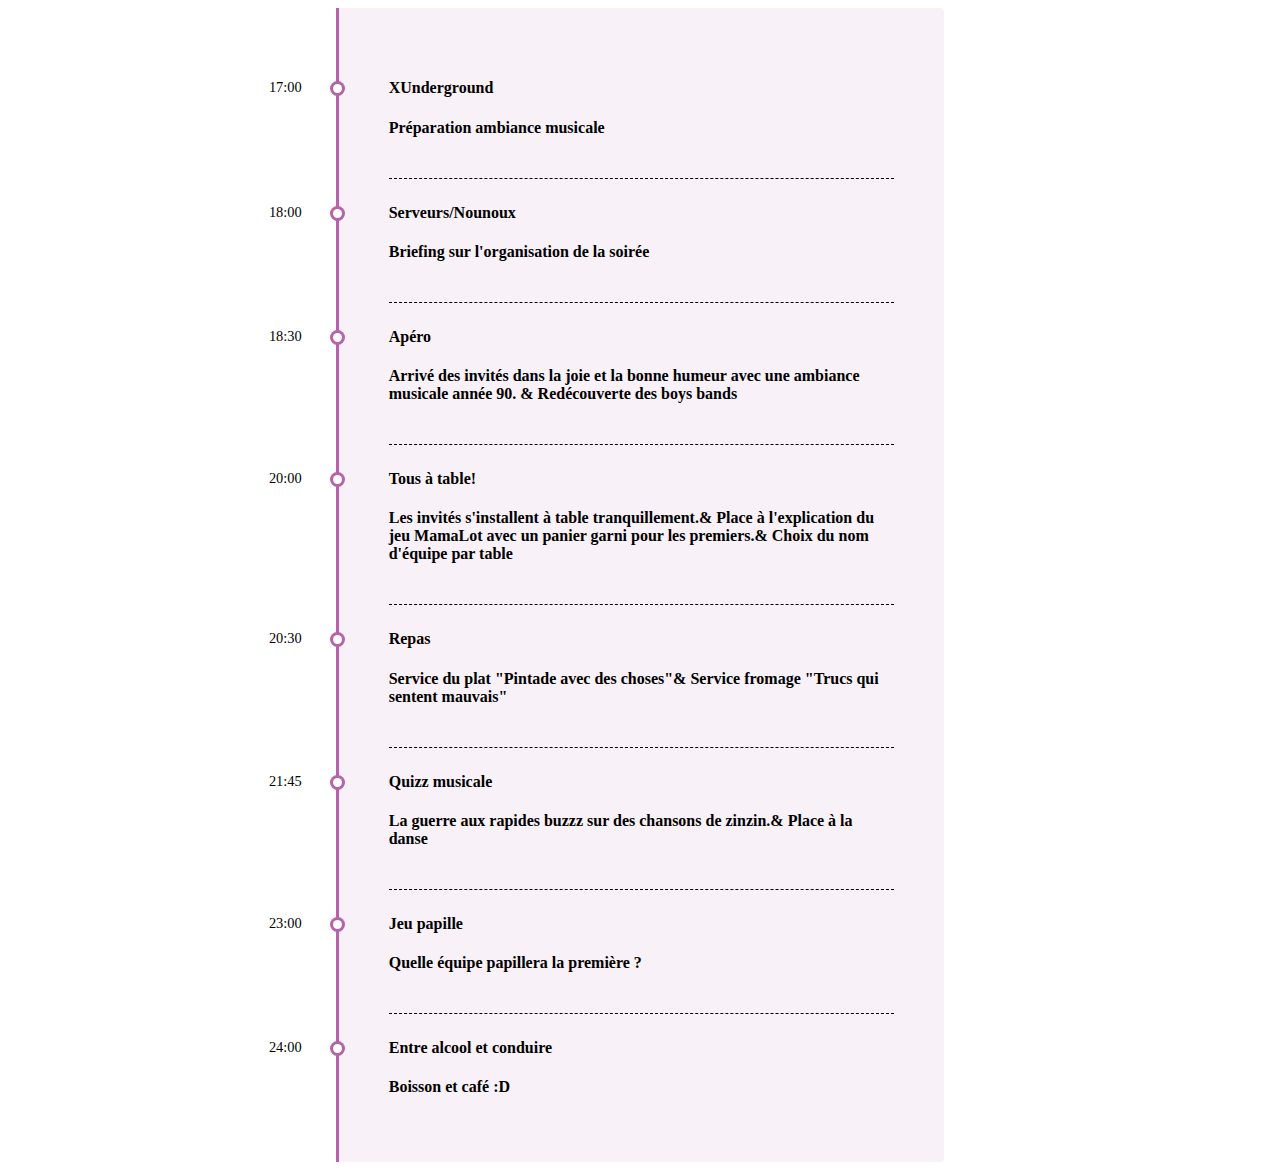
==== 10ans/index.html @ 13be7546 "fix" ====
<!DOCTYPE html>
<html>

<head>
    <meta charset="utf-8">
    <meta name="viewport" content="width=device-width, initial-scale=1">
    <title>Fred & Trung, 10 ans de mariage</title>
    <link href="https://cdn.jsdelivr.net/npm/bootstrap@5.3.2/dist/css/bootstrap.min.css" rel="stylesheet"
        integrity="sha384-T3c6CoIi6uLrA9TneNEoa7RxnatzjcDSCmG1MXxSR1GAsXEV/Dwwykc2MPK8M2HN" crossorigin="anonymous">
</head>

<body class="antialiased">
    <style>
        body {
            background-image: url(img/bg.jpg);
            background-size: contain;
            font-weight: bold;
        }
        .timeline-1 {
            border-left: 3px solid #b565a7;
            border-bottom-right-radius: 4px;
            border-top-right-radius: 4px;
            background: rgba(177, 99, 163, 0.09);
            margin: 0 auto;
            position: relative;
            padding: 50px;
            list-style: none;
            text-align: left;
            max-width: 40%;
        }

        @media (max-width: 767px) {
            .timeline-1 {
                max-width: 98%;
                padding: 25px;
            }
        }

        .timeline-1 .event {
            border-bottom: 1px dashed #000;
            padding-bottom: 25px;
            margin-bottom: 25px;
            position: relative;
        }

        @media (max-width: 767px) {
            .timeline-1 .event {
                padding-top: 30px;
            }
        }

        .timeline-1 .event:last-of-type {
            padding-bottom: 0;
            margin-bottom: 0;
            border: none;
        }

        .timeline-1 .event:before,
        .timeline-1 .event:after {
            position: absolute;
            display: block;
            top: 0;
        }

        .timeline-1 .event:before {
            left: -207px;
            content: attr(data-date);
            text-align: right;
            font-weight: 100;
            font-size: 0.9em;
            min-width: 120px;
        }

        @media (max-width: 767px) {
            .timeline-1 .event:before {
                left: 0px;
                text-align: left;
            }
        }

        .timeline-1 .event:after {
            -webkit-box-shadow: 0 0 0 3px #b565a7;
            box-shadow: 0 0 0 3px #b565a7;
            left: -55.8px;
            background: #fff;
            border-radius: 50%;
            height: 9px;
            width: 9px;
            content: "";
            top: 5px;
        }

        @media (max-width: 767px) {
            .timeline-1 .event:after {
                left: -31.8px;
            }
        }
    </style>

    <div class="container py-5">
        <div class="row">
            <div class="col-md-12">
                <div id="content">
                    <ul class="timeline-1 text-black">
                        <li class="event" data-date="17:00">
                            <h4 class="mb-3">XUnderground</h4>
                            <p>Préparation ambiance musicale</p>
                        </li>
                        <li class="event" data-date="18:00">
                            <h4 class="mb-3">Serveurs/Nounoux</h4>
                            <p>Briefing sur l'organisation de la soirée</p>
                        </li>
                        <li class="event" data-date="18:30">
                            <h4 class="mb-3">Apéro</h4>
                            <p>
                                Arrivé des invités dans la joie et la bonne humeur avec une ambiance musicale année 90.
                                &amp;
                                Redécouverte des boys bands
                            </p>
                        </li>
                        <li class="event" data-date="20:00">
                            <h4 class="mb-3 pt-3">Tous à table!</h4>
                            <p>
                                Les invités s'installent à table tranquillement.&amp;
                                Place à l'explication du jeu MamaLot avec un panier garni pour les premiers.&amp;
                                Choix du nom d'équipe par table
                            </p>
                        </li>
                        <li class="event" data-date="20:30">
                            <h4 class="mb-3 pt-3">Repas</h4>
                            <p>
                                Service du plat "Pintade avec des choses"&amp;
                                Service fromage "Trucs qui sentent mauvais"
                            </p>
                        </li>
                        <li class="event" data-date="21:45">
                            <h4 class="mb-3 pt-3">Quizz musicale</h4>
                            <p class="mb-0">
                                La guerre aux rapides buzzz sur des chansons de zinzin.&amp;
                                Place à la danse
                            </p>
                        </li>
                        <li class="event" data-date="23:00">
                            <h4 class="mb-3 pt-3">Jeu papille</h4>
                            <p class="mb-0">
                                Quelle équipe papillera la première ?
                            </p>
                        </li>
                        <li class="event" data-date="24:00">
                            <h4 class="mb-3 pt-3">Entre alcool et conduire</h4>
                            <p class="mb-0">
                                Boisson et café :D
                            </p>
                        </li>
                    </ul>
                </div>
            </div>
        </div>
    </div>
    <script src="https://cdn.jsdelivr.net/npm/bootstrap@5.3.2/dist/js/bootstrap.bundle.min.js"
        integrity="sha384-C6RzsynM9kWDrMNeT87bh95OGNyZPhcTNXj1NW7RuBCsyN/o0jlpcV8Qyq46cDfL"
        crossorigin="anonymous"></script>
</body>

</html>
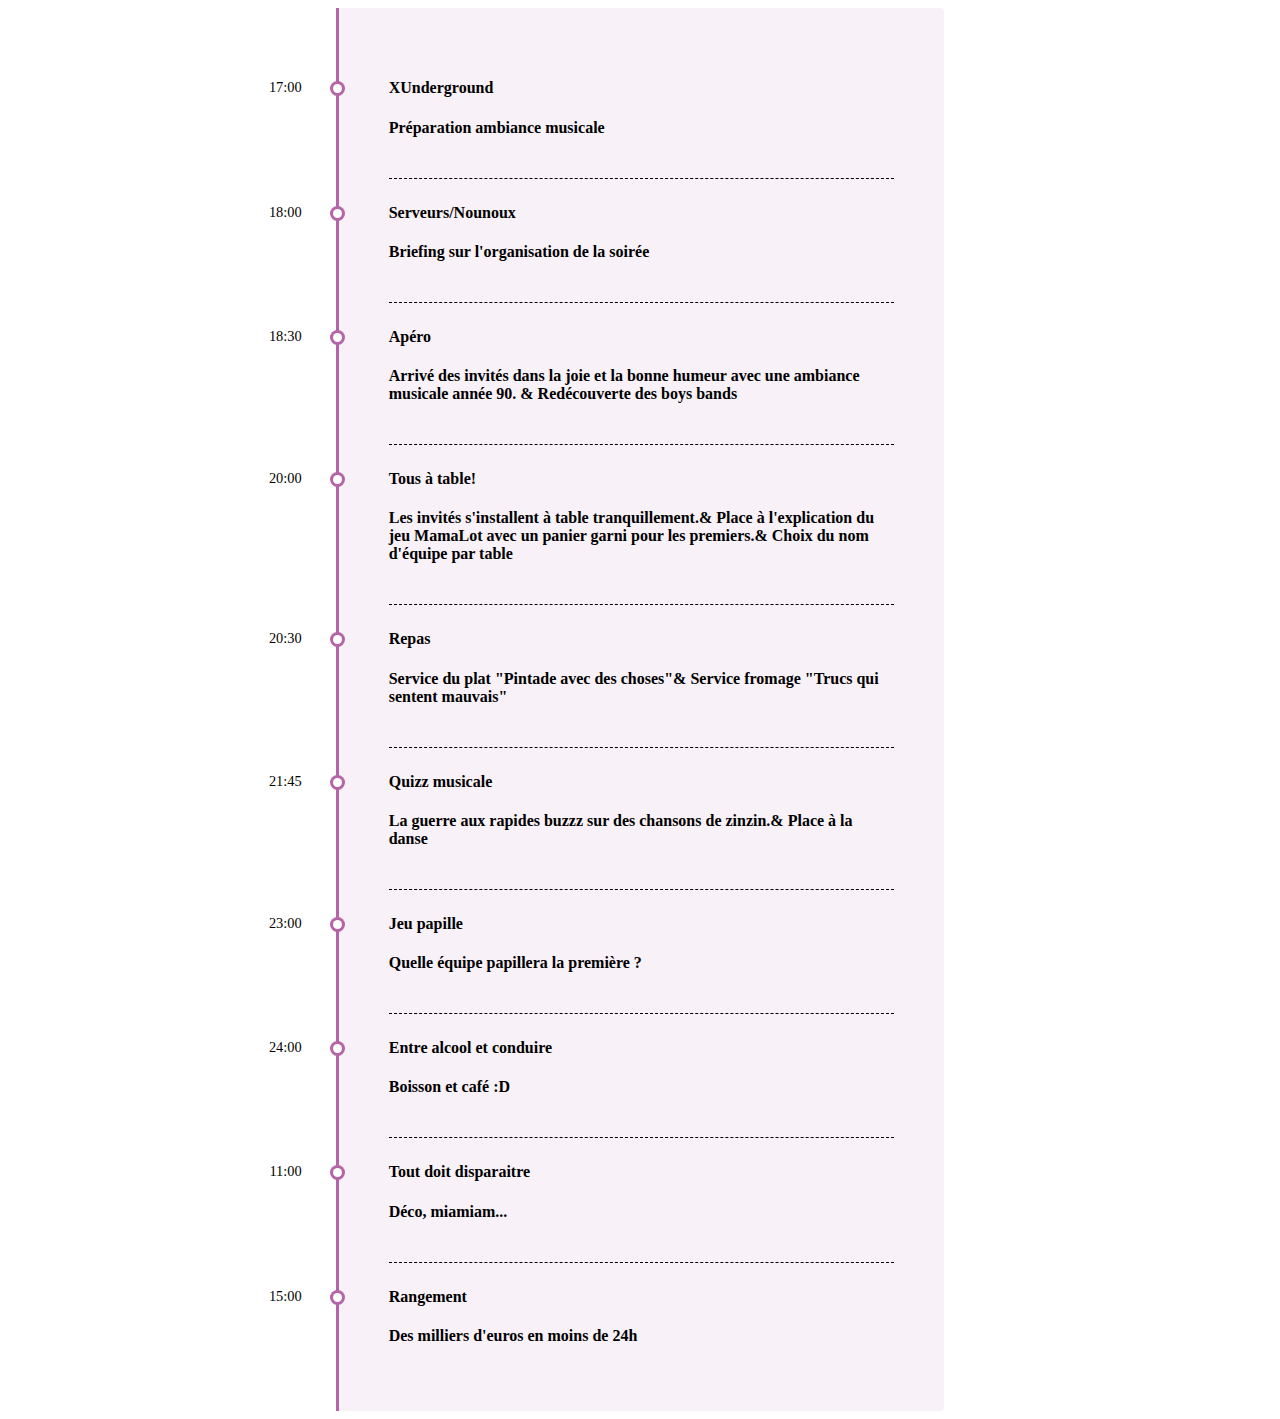
==== commit f5e5e2c5: "ajout event" ====
--- a/10ans/index.html
+++ b/10ans/index.html
@@ -152,6 +152,18 @@
                                 Boisson et café :D
                             </p>
                         </li>
+                        <li class="event" data-date="11:00">
+                            <h4 class="mb-3 pt-3">Tout doit disparaitre</h4>
+                            <p class="mb-0">
+                                Déco, miamiam...
+                            </p>
+                        </li>
+                        <li class="event" data-date="15:00">
+                            <h4 class="mb-3 pt-3">Rangement</h4>
+                            <p class="mb-0">
+                                Des milliers d'euros en moins de 24h
+                            </p>
+                        </li>
                     </ul>
                 </div>
             </div>
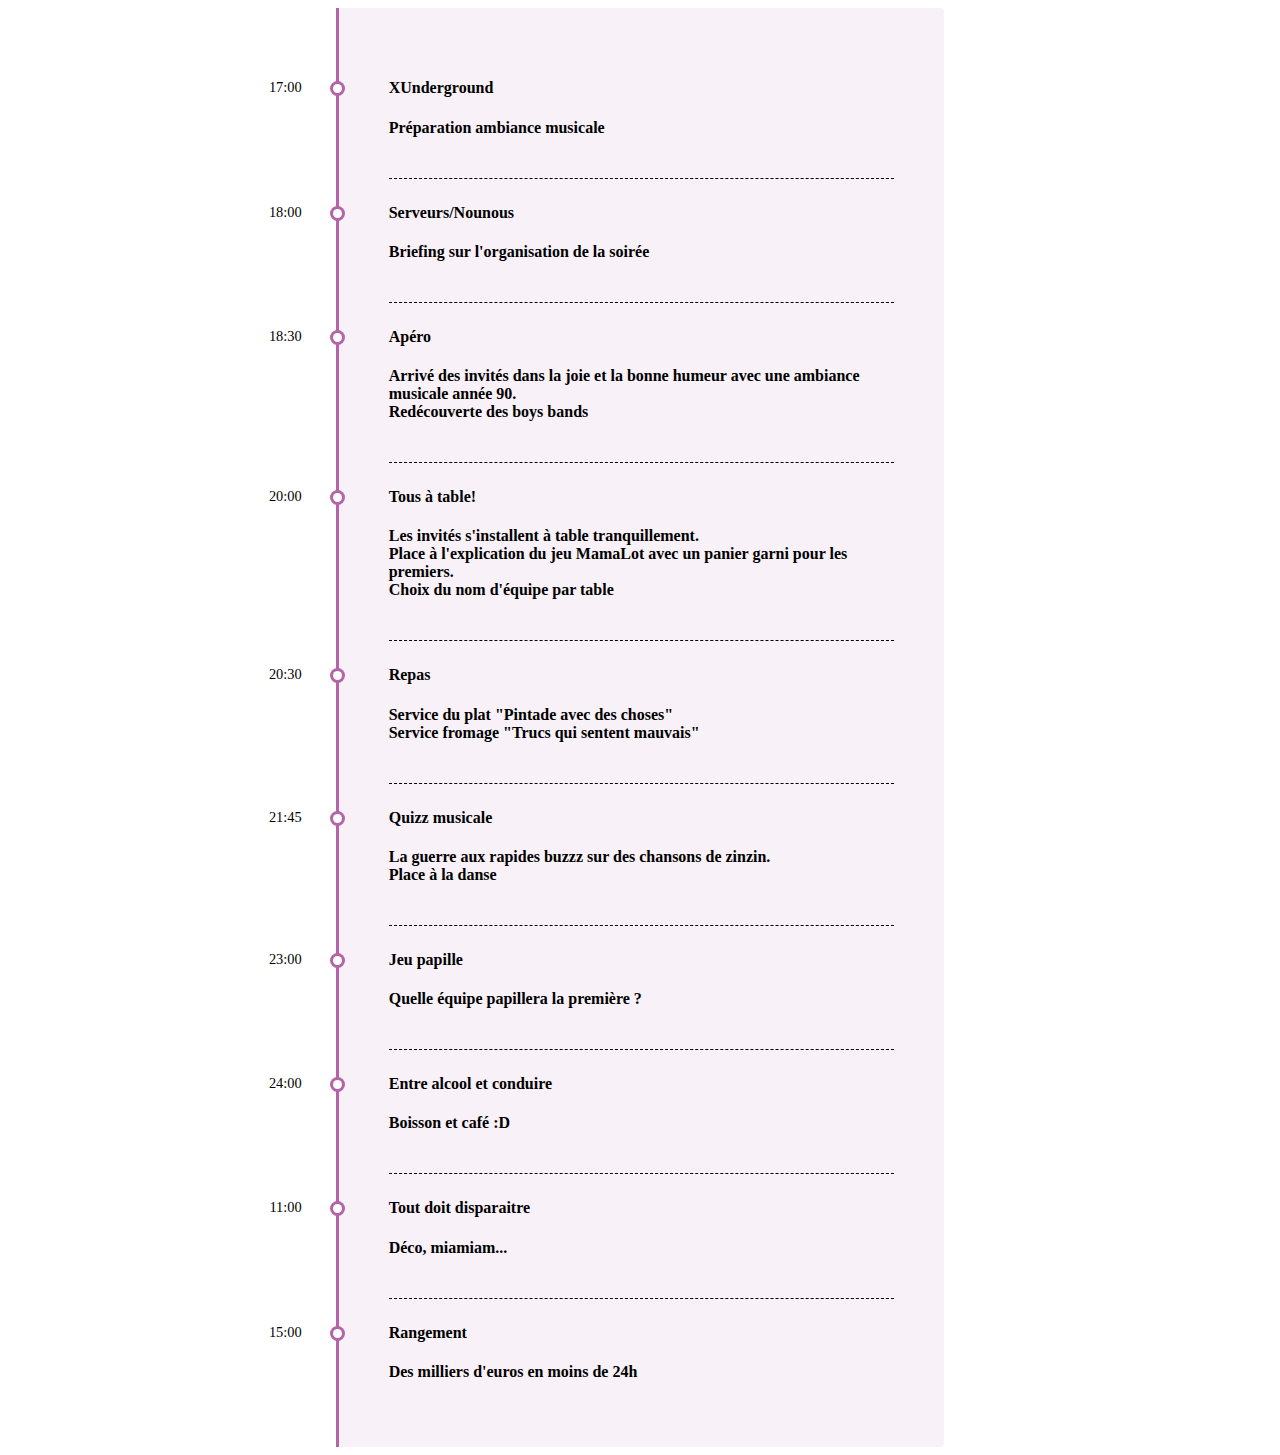
==== commit 9e23cf6c: "debut service data" ====
--- a/10ans/index.html
+++ b/10ans/index.html
@@ -5,98 +5,11 @@
     <meta charset="utf-8">
     <meta name="viewport" content="width=device-width, initial-scale=1">
     <title>Fred & Trung, 10 ans de mariage</title>
-    <link href="https://cdn.jsdelivr.net/npm/bootstrap@5.3.2/dist/css/bootstrap.min.css" rel="stylesheet"
-        integrity="sha384-T3c6CoIi6uLrA9TneNEoa7RxnatzjcDSCmG1MXxSR1GAsXEV/Dwwykc2MPK8M2HN" crossorigin="anonymous">
+    <link href="https://cdn.jsdelivr.net/npm/bootstrap@5.3.2/dist/css/bootstrap.min.css" rel="stylesheet" integrity="sha384-T3c6CoIi6uLrA9TneNEoa7RxnatzjcDSCmG1MXxSR1GAsXEV/Dwwykc2MPK8M2HN" crossorigin="anonymous">
+    <link href="css/style.css" rel="stylesheet">
 </head>
 
 <body class="antialiased">
-    <style>
-        body {
-            background-image: url(img/bg.jpg);
-            background-size: contain;
-            font-weight: bold;
-        }
-        .timeline-1 {
-            border-left: 3px solid #b565a7;
-            border-bottom-right-radius: 4px;
-            border-top-right-radius: 4px;
-            background: rgba(177, 99, 163, 0.09);
-            margin: 0 auto;
-            position: relative;
-            padding: 50px;
-            list-style: none;
-            text-align: left;
-            max-width: 40%;
-        }
-
-        @media (max-width: 767px) {
-            .timeline-1 {
-                max-width: 98%;
-                padding: 25px;
-            }
-        }
-
-        .timeline-1 .event {
-            border-bottom: 1px dashed #000;
-            padding-bottom: 25px;
-            margin-bottom: 25px;
-            position: relative;
-        }
-
-        @media (max-width: 767px) {
-            .timeline-1 .event {
-                padding-top: 30px;
-            }
-        }
-
-        .timeline-1 .event:last-of-type {
-            padding-bottom: 0;
-            margin-bottom: 0;
-            border: none;
-        }
-
-        .timeline-1 .event:before,
-        .timeline-1 .event:after {
-            position: absolute;
-            display: block;
-            top: 0;
-        }
-
-        .timeline-1 .event:before {
-            left: -207px;
-            content: attr(data-date);
-            text-align: right;
-            font-weight: 100;
-            font-size: 0.9em;
-            min-width: 120px;
-        }
-
-        @media (max-width: 767px) {
-            .timeline-1 .event:before {
-                left: 0px;
-                text-align: left;
-            }
-        }
-
-        .timeline-1 .event:after {
-            -webkit-box-shadow: 0 0 0 3px #b565a7;
-            box-shadow: 0 0 0 3px #b565a7;
-            left: -55.8px;
-            background: #fff;
-            border-radius: 50%;
-            height: 9px;
-            width: 9px;
-            content: "";
-            top: 5px;
-        }
-
-        @media (max-width: 767px) {
-            .timeline-1 .event:after {
-                left: -31.8px;
-            }
-        }
-    </style>
-
     <div class="container py-5">
         <div class="row">
             <div class="col-md-12">
@@ -107,36 +20,35 @@
                             <p>Préparation ambiance musicale</p>
                         </li>
                         <li class="event" data-date="18:00">
-                            <h4 class="mb-3">Serveurs/Nounoux</h4>
+                            <h4 class="mb-3">Serveurs/Nounous</h4>
                             <p>Briefing sur l'organisation de la soirée</p>
                         </li>
                         <li class="event" data-date="18:30">
                             <h4 class="mb-3">Apéro</h4>
                             <p>
-                                Arrivé des invités dans la joie et la bonne humeur avec une ambiance musicale année 90.
-                                &amp;
+                                Arrivé des invités dans la joie et la bonne humeur avec une ambiance musicale année 90.<br>
                                 Redécouverte des boys bands
                             </p>
                         </li>
                         <li class="event" data-date="20:00">
                             <h4 class="mb-3 pt-3">Tous à table!</h4>
                             <p>
-                                Les invités s'installent à table tranquillement.&amp;
-                                Place à l'explication du jeu MamaLot avec un panier garni pour les premiers.&amp;
+                                Les invités s'installent à table tranquillement.<br>
+                                Place à l'explication du jeu MamaLot avec un panier garni pour les premiers. <br>
                                 Choix du nom d'équipe par table
                             </p>
                         </li>
                         <li class="event" data-date="20:30">
                             <h4 class="mb-3 pt-3">Repas</h4>
                             <p>
-                                Service du plat "Pintade avec des choses"&amp;
+                                Service du plat "Pintade avec des choses" <br>
                                 Service fromage "Trucs qui sentent mauvais"
                             </p>
                         </li>
                         <li class="event" data-date="21:45">
                             <h4 class="mb-3 pt-3">Quizz musicale</h4>
                             <p class="mb-0">
-                                La guerre aux rapides buzzz sur des chansons de zinzin.&amp;
+                                La guerre aux rapides buzzz sur des chansons de zinzin. <br>
                                 Place à la danse
                             </p>
                         </li>
@@ -172,6 +84,7 @@
     <script src="https://cdn.jsdelivr.net/npm/bootstrap@5.3.2/dist/js/bootstrap.bundle.min.js"
         integrity="sha384-C6RzsynM9kWDrMNeT87bh95OGNyZPhcTNXj1NW7RuBCsyN/o0jlpcV8Qyq46cDfL"
         crossorigin="anonymous"></script>
+    <script src="script/index.js"></script>
 </body>
 
 </html>--- a/10ans/css/style.css
+++ b/10ans/css/style.css
@@ -0,0 +1,84 @@
+body {
+    background-image: url(../img/bg.jpg);
+    background-size: contain;
+    font-weight: bold;
+}
+.timeline-1 {
+    border-left: 3px solid #b565a7;
+    border-bottom-right-radius: 4px;
+    border-top-right-radius: 4px;
+    background: rgba(177, 99, 163, 0.09);
+    margin: 0 auto;
+    position: relative;
+    padding: 50px;
+    list-style: none;
+    text-align: left;
+    max-width: 40%;
+}
+
+@media (max-width: 767px) {
+    .timeline-1 {
+        max-width: 98%;
+        padding: 25px;
+    }
+}
+
+.timeline-1 .event {
+    border-bottom: 1px dashed #000;
+    padding-bottom: 25px;
+    margin-bottom: 25px;
+    position: relative;
+}
+
+@media (max-width: 767px) {
+    .timeline-1 .event {
+        padding-top: 30px;
+    }
+}
+
+.timeline-1 .event:last-of-type {
+    padding-bottom: 0;
+    margin-bottom: 0;
+    border: none;
+}
+
+.timeline-1 .event:before,
+.timeline-1 .event:after {
+    position: absolute;
+    display: block;
+    top: 0;
+}
+
+.timeline-1 .event:before {
+    left: -207px;
+    content: attr(data-date);
+    text-align: right;
+    font-weight: 100;
+    font-size: 0.9em;
+    min-width: 120px;
+}
+
+@media (max-width: 767px) {
+    .timeline-1 .event:before {
+        left: 0px;
+        text-align: left;
+    }
+}
+
+.timeline-1 .event:after {
+    -webkit-box-shadow: 0 0 0 3px #b565a7;
+    box-shadow: 0 0 0 3px #b565a7;
+    left: -55.8px;
+    background: #fff;
+    border-radius: 50%;
+    height: 9px;
+    width: 9px;
+    content: "";
+    top: 5px;
+}
+
+@media (max-width: 767px) {
+    .timeline-1 .event:after {
+        left: -31.8px;
+    }
+}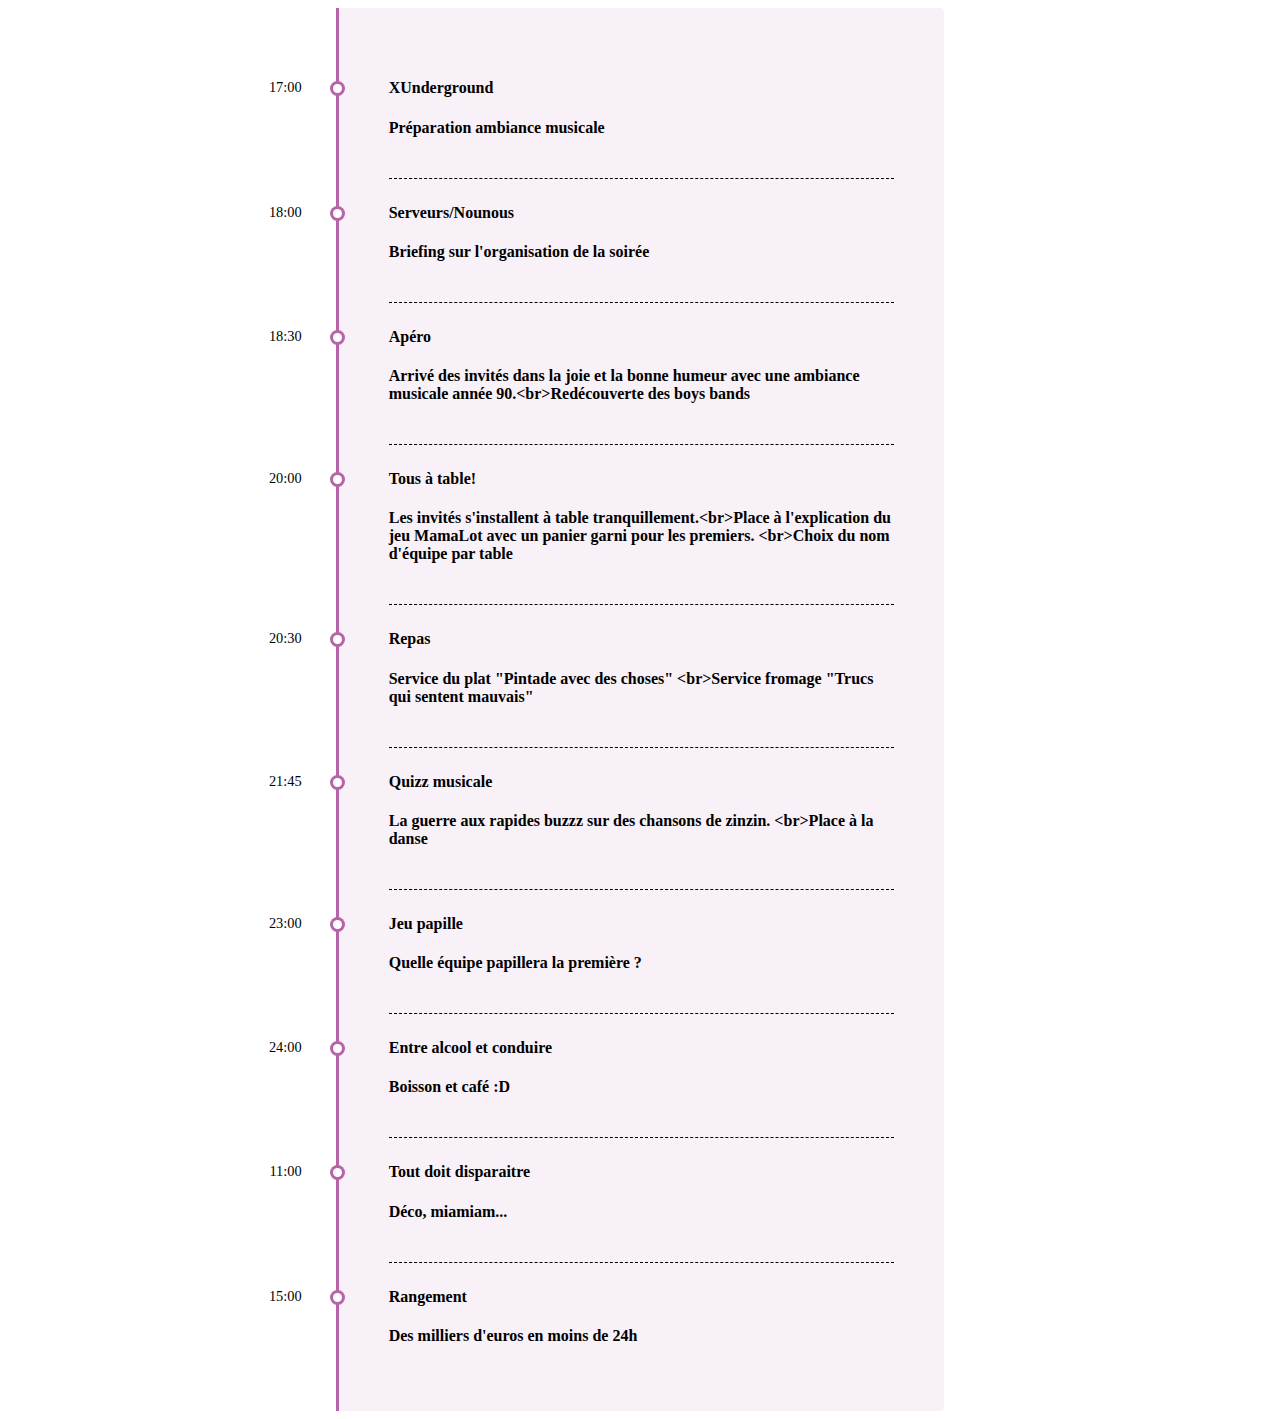
==== commit bbaf0640: "parse events" ====
--- a/10ans/index.html
+++ b/10ans/index.html
@@ -14,68 +14,7 @@
         <div class="row">
             <div class="col-md-12">
                 <div id="content">
-                    <ul class="timeline-1 text-black">
-                        <li class="event" data-date="17:00">
-                            <h4 class="mb-3">XUnderground</h4>
-                            <p>Préparation ambiance musicale</p>
-                        </li>
-                        <li class="event" data-date="18:00">
-                            <h4 class="mb-3">Serveurs/Nounous</h4>
-                            <p>Briefing sur l'organisation de la soirée</p>
-                        </li>
-                        <li class="event" data-date="18:30">
-                            <h4 class="mb-3">Apéro</h4>
-                            <p>
-                                Arrivé des invités dans la joie et la bonne humeur avec une ambiance musicale année 90.<br>
-                                Redécouverte des boys bands
-                            </p>
-                        </li>
-                        <li class="event" data-date="20:00">
-                            <h4 class="mb-3 pt-3">Tous à table!</h4>
-                            <p>
-                                Les invités s'installent à table tranquillement.<br>
-                                Place à l'explication du jeu MamaLot avec un panier garni pour les premiers. <br>
-                                Choix du nom d'équipe par table
-                            </p>
-                        </li>
-                        <li class="event" data-date="20:30">
-                            <h4 class="mb-3 pt-3">Repas</h4>
-                            <p>
-                                Service du plat "Pintade avec des choses" <br>
-                                Service fromage "Trucs qui sentent mauvais"
-                            </p>
-                        </li>
-                        <li class="event" data-date="21:45">
-                            <h4 class="mb-3 pt-3">Quizz musicale</h4>
-                            <p class="mb-0">
-                                La guerre aux rapides buzzz sur des chansons de zinzin. <br>
-                                Place à la danse
-                            </p>
-                        </li>
-                        <li class="event" data-date="23:00">
-                            <h4 class="mb-3 pt-3">Jeu papille</h4>
-                            <p class="mb-0">
-                                Quelle équipe papillera la première ?
-                            </p>
-                        </li>
-                        <li class="event" data-date="24:00">
-                            <h4 class="mb-3 pt-3">Entre alcool et conduire</h4>
-                            <p class="mb-0">
-                                Boisson et café :D
-                            </p>
-                        </li>
-                        <li class="event" data-date="11:00">
-                            <h4 class="mb-3 pt-3">Tout doit disparaitre</h4>
-                            <p class="mb-0">
-                                Déco, miamiam...
-                            </p>
-                        </li>
-                        <li class="event" data-date="15:00">
-                            <h4 class="mb-3 pt-3">Rangement</h4>
-                            <p class="mb-0">
-                                Des milliers d'euros en moins de 24h
-                            </p>
-                        </li>
+                    <ul class="timeline-1 text-black" id="events">
                     </ul>
                 </div>
             </div>
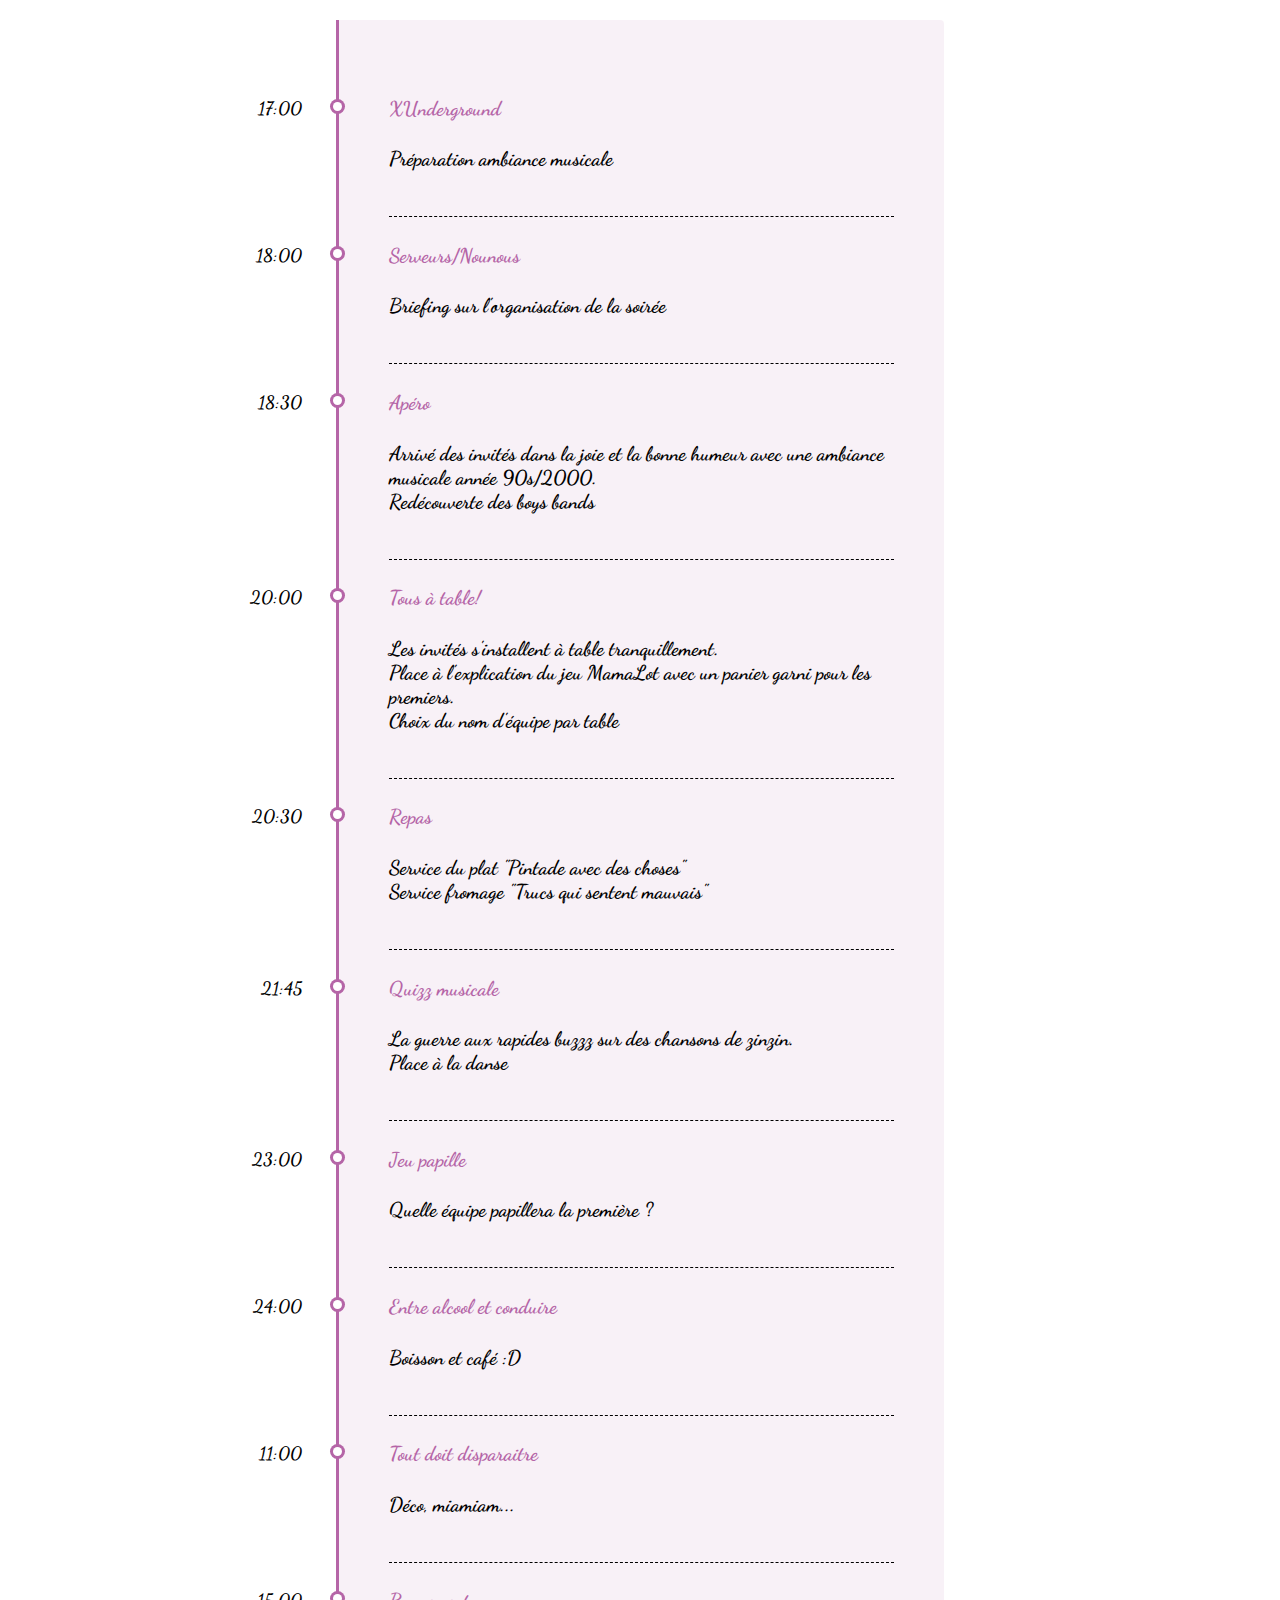
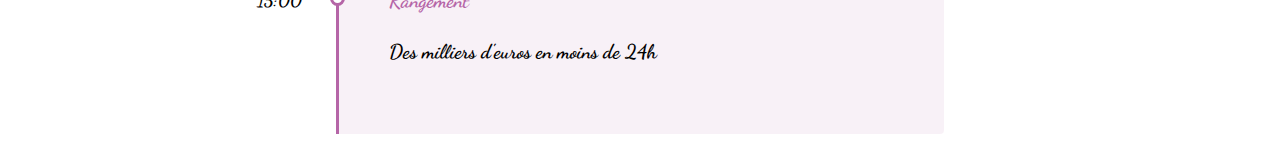
==== commit 56879732: "change font" ====
--- a/10ans/index.html
+++ b/10ans/index.html
@@ -5,11 +5,16 @@
     <meta charset="utf-8">
     <meta name="viewport" content="width=device-width, initial-scale=1">
     <title>Fred & Trung, 10 ans de mariage</title>
-    <link href="https://cdn.jsdelivr.net/npm/bootstrap@5.3.2/dist/css/bootstrap.min.css" rel="stylesheet" integrity="sha384-T3c6CoIi6uLrA9TneNEoa7RxnatzjcDSCmG1MXxSR1GAsXEV/Dwwykc2MPK8M2HN" crossorigin="anonymous">
+    <link href="https://cdn.jsdelivr.net/npm/bootstrap@5.3.2/dist/css/bootstrap.min.css" rel="stylesheet"
+        integrity="sha384-T3c6CoIi6uLrA9TneNEoa7RxnatzjcDSCmG1MXxSR1GAsXEV/Dwwykc2MPK8M2HN" crossorigin="anonymous">
     <link href="css/style.css" rel="stylesheet">
+    <link rel="preconnect" href="https://fonts.googleapis.com">
+    <link rel="preconnect" href="https://fonts.gstatic.com" crossorigin>
+    <link href="https://fonts.googleapis.com/css2?family=Dancing+Script:wght@400;500;700&display=swap" rel="stylesheet">
 </head>
 
 <body class="antialiased">
+    <p id="title"></p>
     <div class="container py-5">
         <div class="row">
             <div class="col-md-12">
--- a/10ans/css/style.css
+++ b/10ans/css/style.css
@@ -2,6 +2,8 @@
     background-image: url(../img/bg.jpg);
     background-size: contain;
     font-weight: bold;
+    font-family: 'Dancing Script', cursive;
+    font-size: 20px;
 }
 .timeline-1 {
     border-left: 3px solid #b565a7;
@@ -53,7 +55,6 @@
     left: -207px;
     content: attr(data-date);
     text-align: right;
-    font-weight: 100;
     font-size: 0.9em;
     min-width: 120px;
 }
@@ -81,4 +82,13 @@
     .timeline-1 .event:after {
         left: -31.8px;
     }
+}
+
+h4 {
+    color: #b565a7;
+    font-weight: bold;
+}
+
+#title {
+    font-family: "Sacramento", Arial, serif;
 }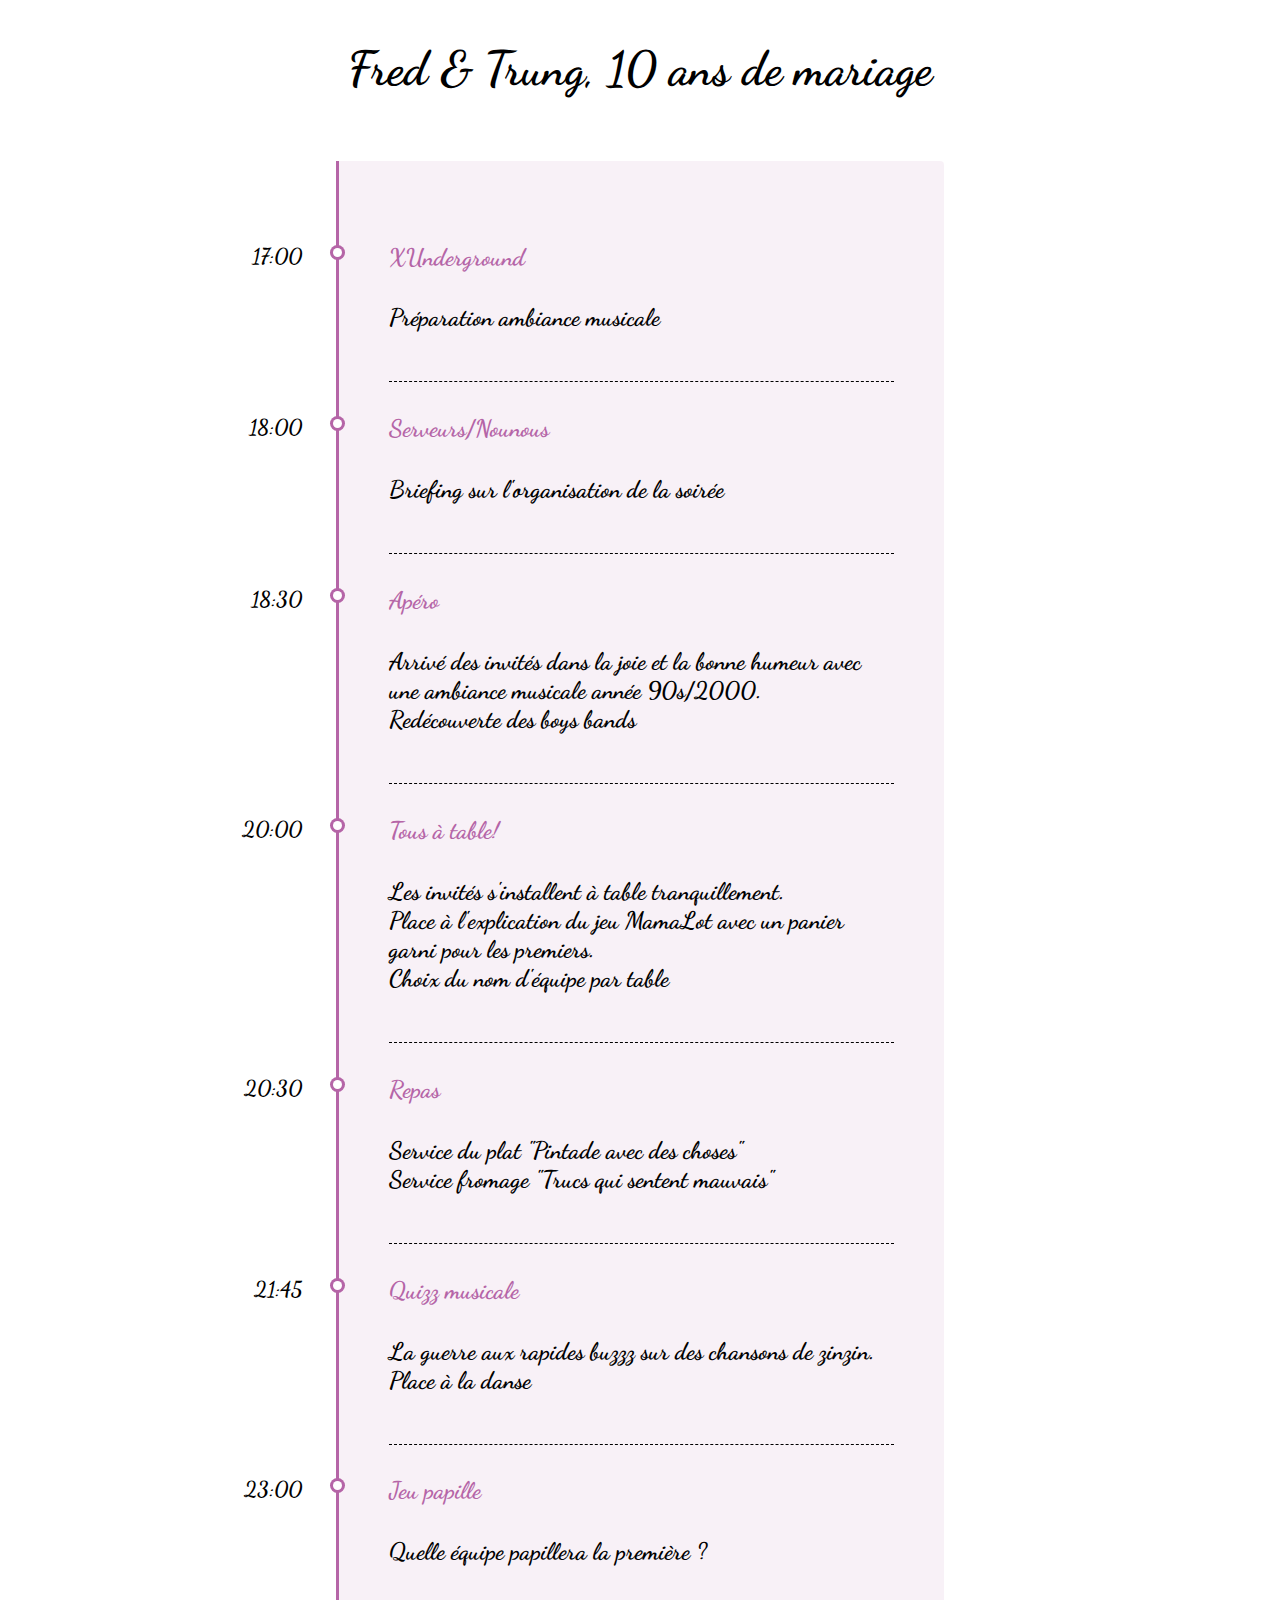
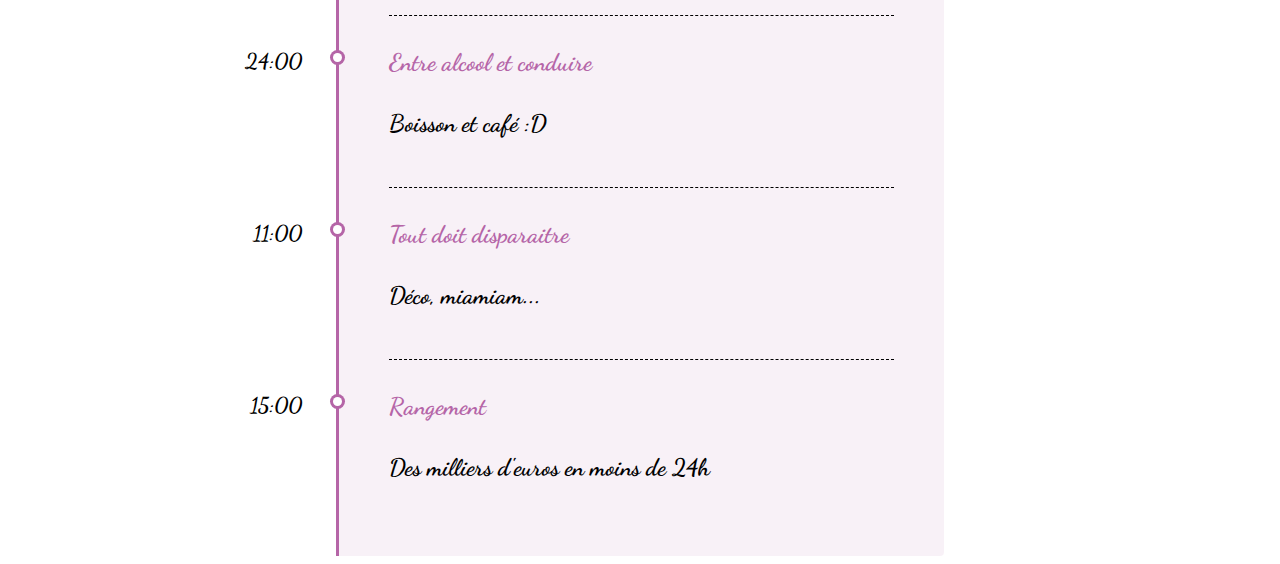
==== commit 5358417e: "ajout title" ====
--- a/10ans/index.html
+++ b/10ans/index.html
@@ -14,9 +14,10 @@
 </head>
 
 <body class="antialiased">
-    <p id="title"></p>
+    
     <div class="container py-5">
         <div class="row">
+            <h2 id="main-event"></h2>
             <div class="col-md-12">
                 <div id="content">
                     <ul class="timeline-1 text-black" id="events">
--- a/10ans/css/style.css
+++ b/10ans/css/style.css
@@ -3,8 +3,9 @@
     background-size: contain;
     font-weight: bold;
     font-family: 'Dancing Script', cursive;
-    font-size: 20px;
+    font-size: x-large;
 }
+
 .timeline-1 {
     border-left: 3px solid #b565a7;
     border-bottom-right-radius: 4px;
@@ -61,7 +62,7 @@
 
 @media (max-width: 767px) {
     .timeline-1 .event:before {
-        left: 0px;
+        left: 0px !important;
         text-align: left;
     }
 }
@@ -82,13 +83,46 @@
     .timeline-1 .event:after {
         left: -31.8px;
     }
+
+    .timeline-1 .active h4 {
+        padding-top: 1.5em;
+    }
 }
 
 h4 {
     color: #b565a7;
     font-weight: bold;
+    font-size: x-large;
 }
 
 #title {
     font-family: "Sacramento", Arial, serif;
-}+}
+
+.timeline-1 .active:after {
+    background: #b565a7;
+}
+
+.timeline-1 .active {
+    font-size: xxx-large;
+    animation-duration: 2s;
+    animation-name: clignoter;
+    animation-iteration-count: infinite;
+    transition: none;
+}
+
+.timeline-1 .active h4 {
+    font-size: xx-large;
+}
+
+#main-event {
+    font-size: xxx-large;
+    text-align: center;
+    padding-bottom: 0.5em;
+}
+
+@keyframes clignoter {
+    0%   { opacity:1; }
+    40%   {opacity:0; }
+    100% { opacity:1; }
+  }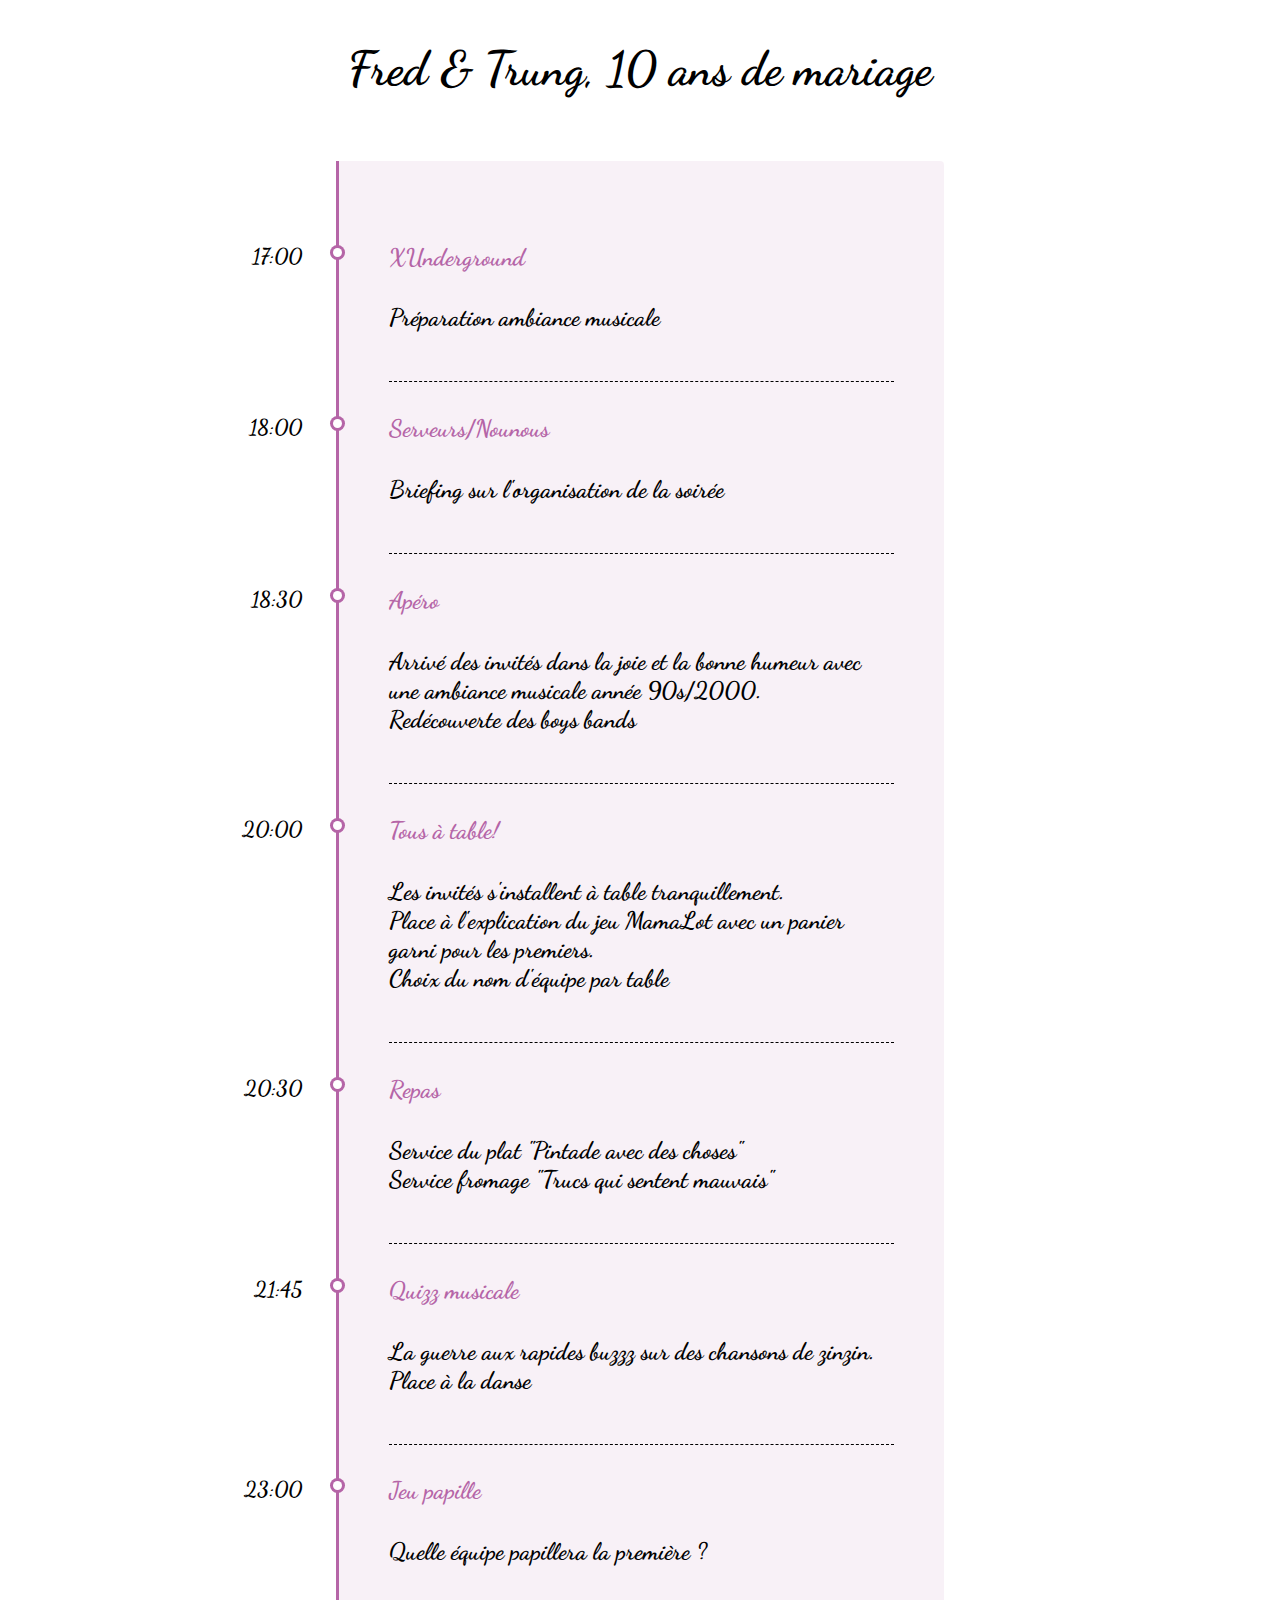
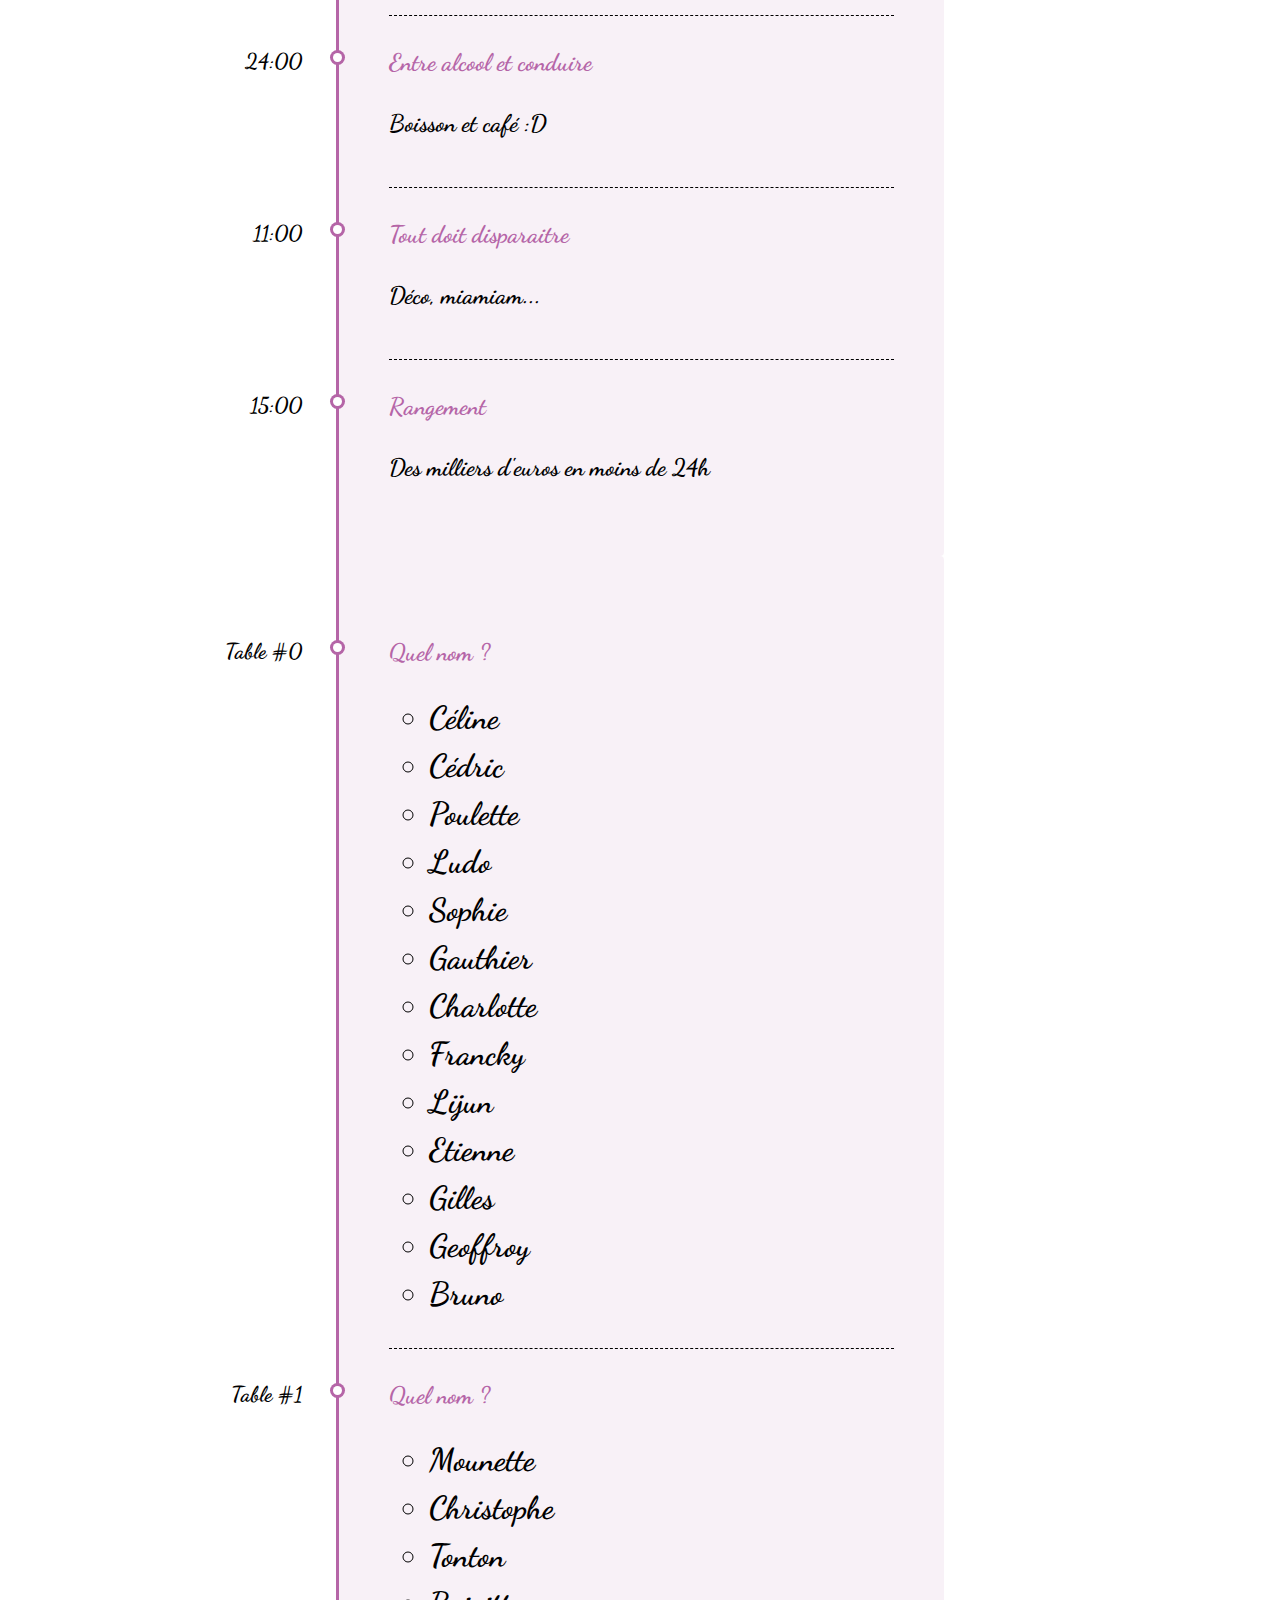
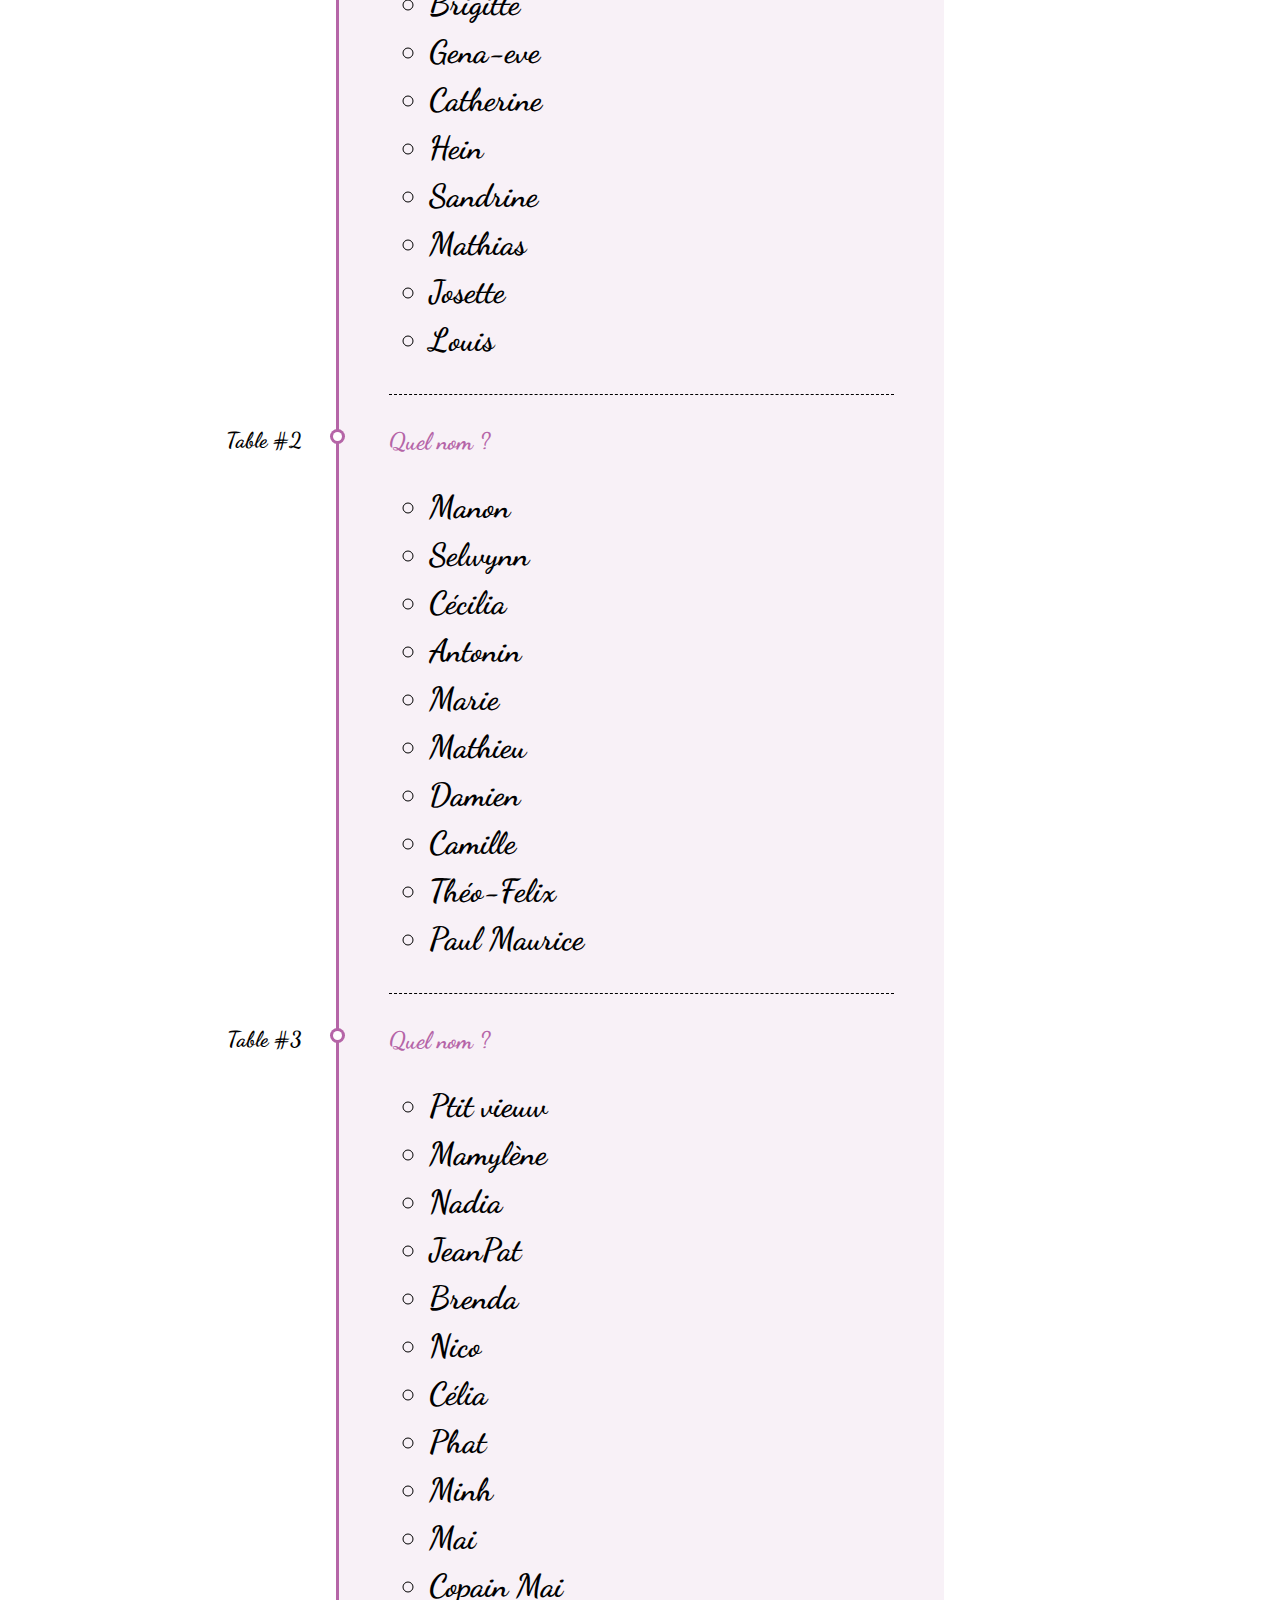
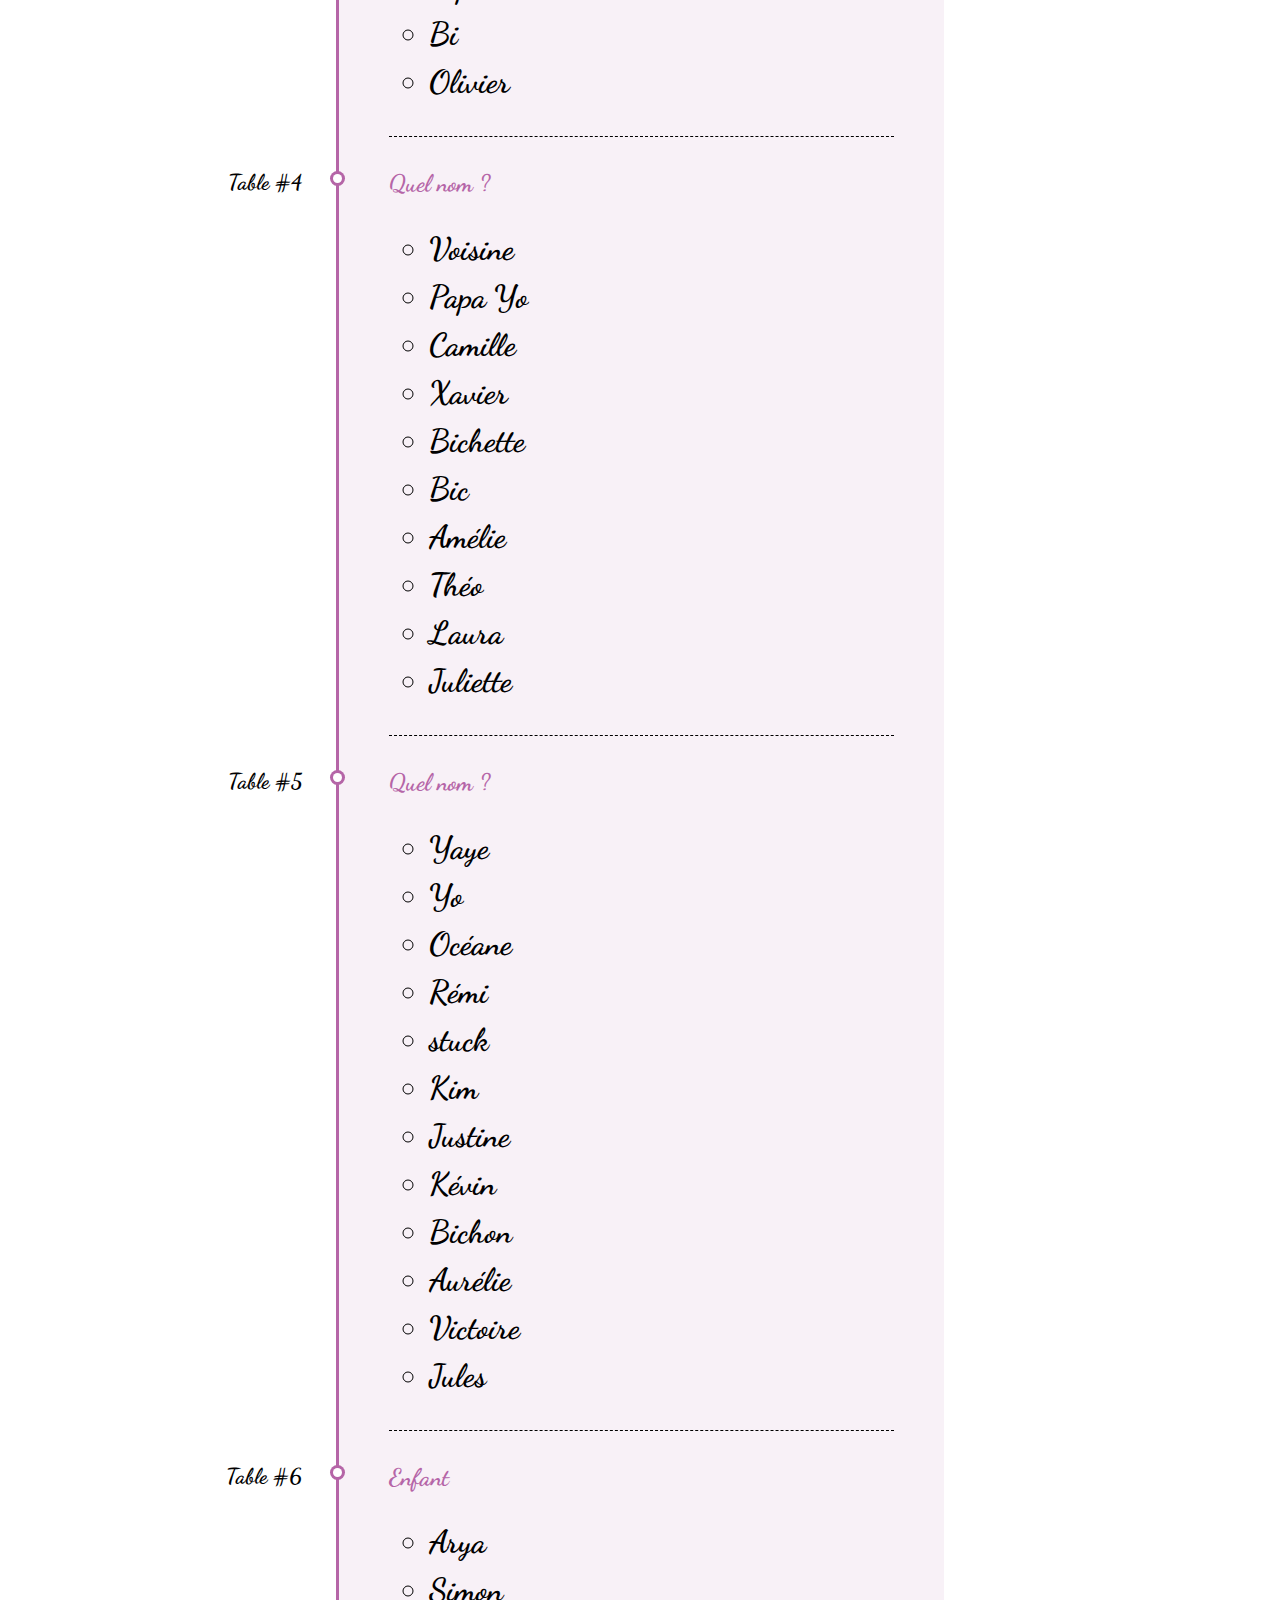
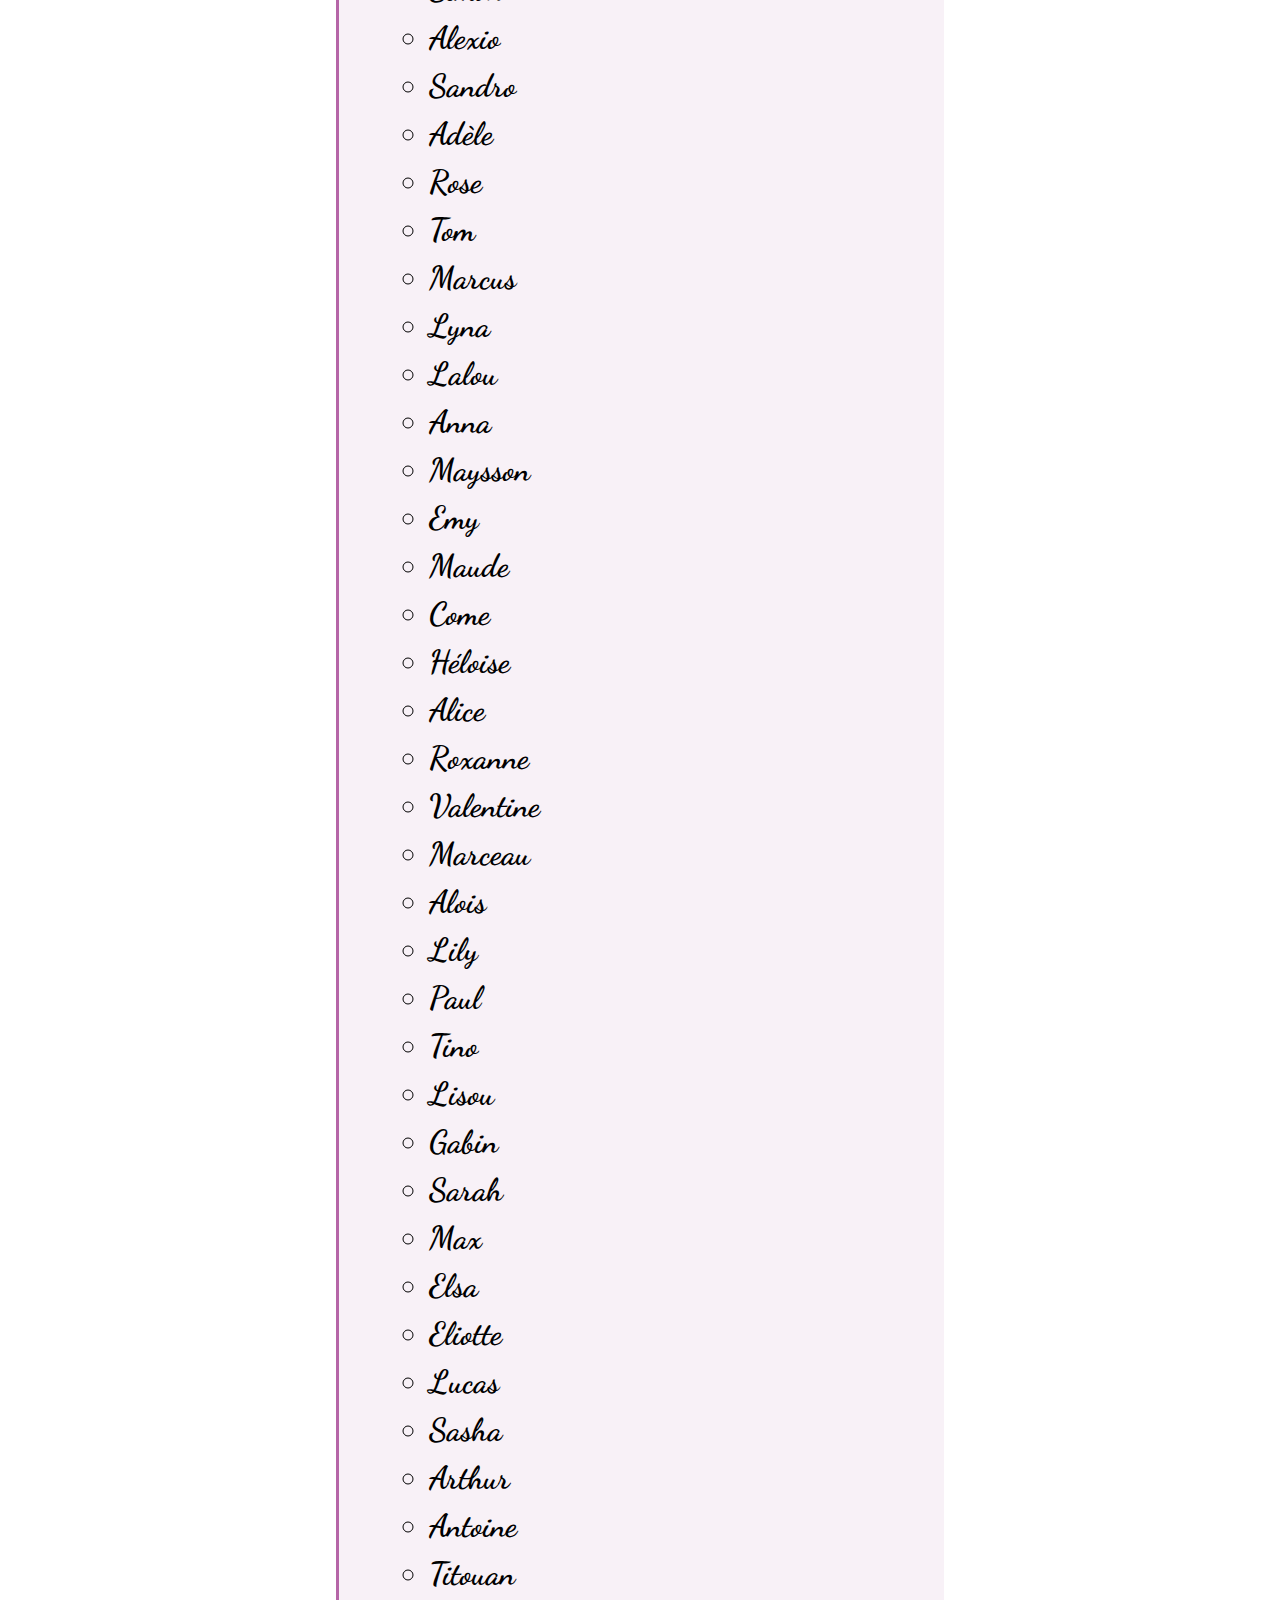
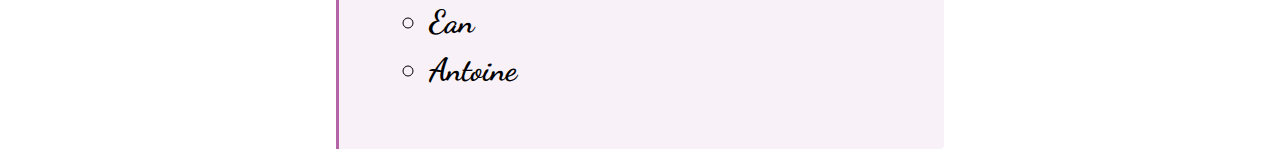
==== commit 2efec3e0: "fix json" ====
--- a/10ans/index.html
+++ b/10ans/index.html
@@ -19,13 +19,26 @@
         <div class="row">
             <h2 id="main-event"></h2>
             <div class="col-md-12">
-                <div id="content">
+                <div>
                     <ul class="timeline-1 text-black" id="events">
                     </ul>
                 </div>
             </div>
         </div>
     </div>
+
+    <div class="container py-5">
+    
+        <div class="row">
+            <div class="col-md-12">
+                <div>
+                    <ul class="timeline-1 text-black" id="mark-tables">
+                    </ul>
+                </div>
+            </div>
+        </div>
+    </div>
+
     <script src="https://cdn.jsdelivr.net/npm/bootstrap@5.3.2/dist/js/bootstrap.bundle.min.js"
         integrity="sha384-C6RzsynM9kWDrMNeT87bh95OGNyZPhcTNXj1NW7RuBCsyN/o0jlpcV8Qyq46cDfL"
         crossorigin="anonymous"></script>
--- a/10ans/css/style.css
+++ b/10ans/css/style.css
@@ -54,7 +54,7 @@
 
 .timeline-1 .event:before {
     left: -207px;
-    content: attr(data-date);
+    content: attr(data-pointer);
     text-align: right;
     font-size: 0.9em;
     min-width: 120px;
@@ -122,7 +122,20 @@
 }
 
 @keyframes clignoter {
-    0%   { opacity:1; }
-    40%   {opacity:0; }
-    100% { opacity:1; }
-  }+    0% {
+        opacity: 1;
+    }
+
+    40% {
+        opacity: 0;
+    }
+
+    100% {
+        opacity: 1;
+    }
+}
+
+.guess-event {
+    margin-bottom: 10px;
+    font-size: xx-large;
+}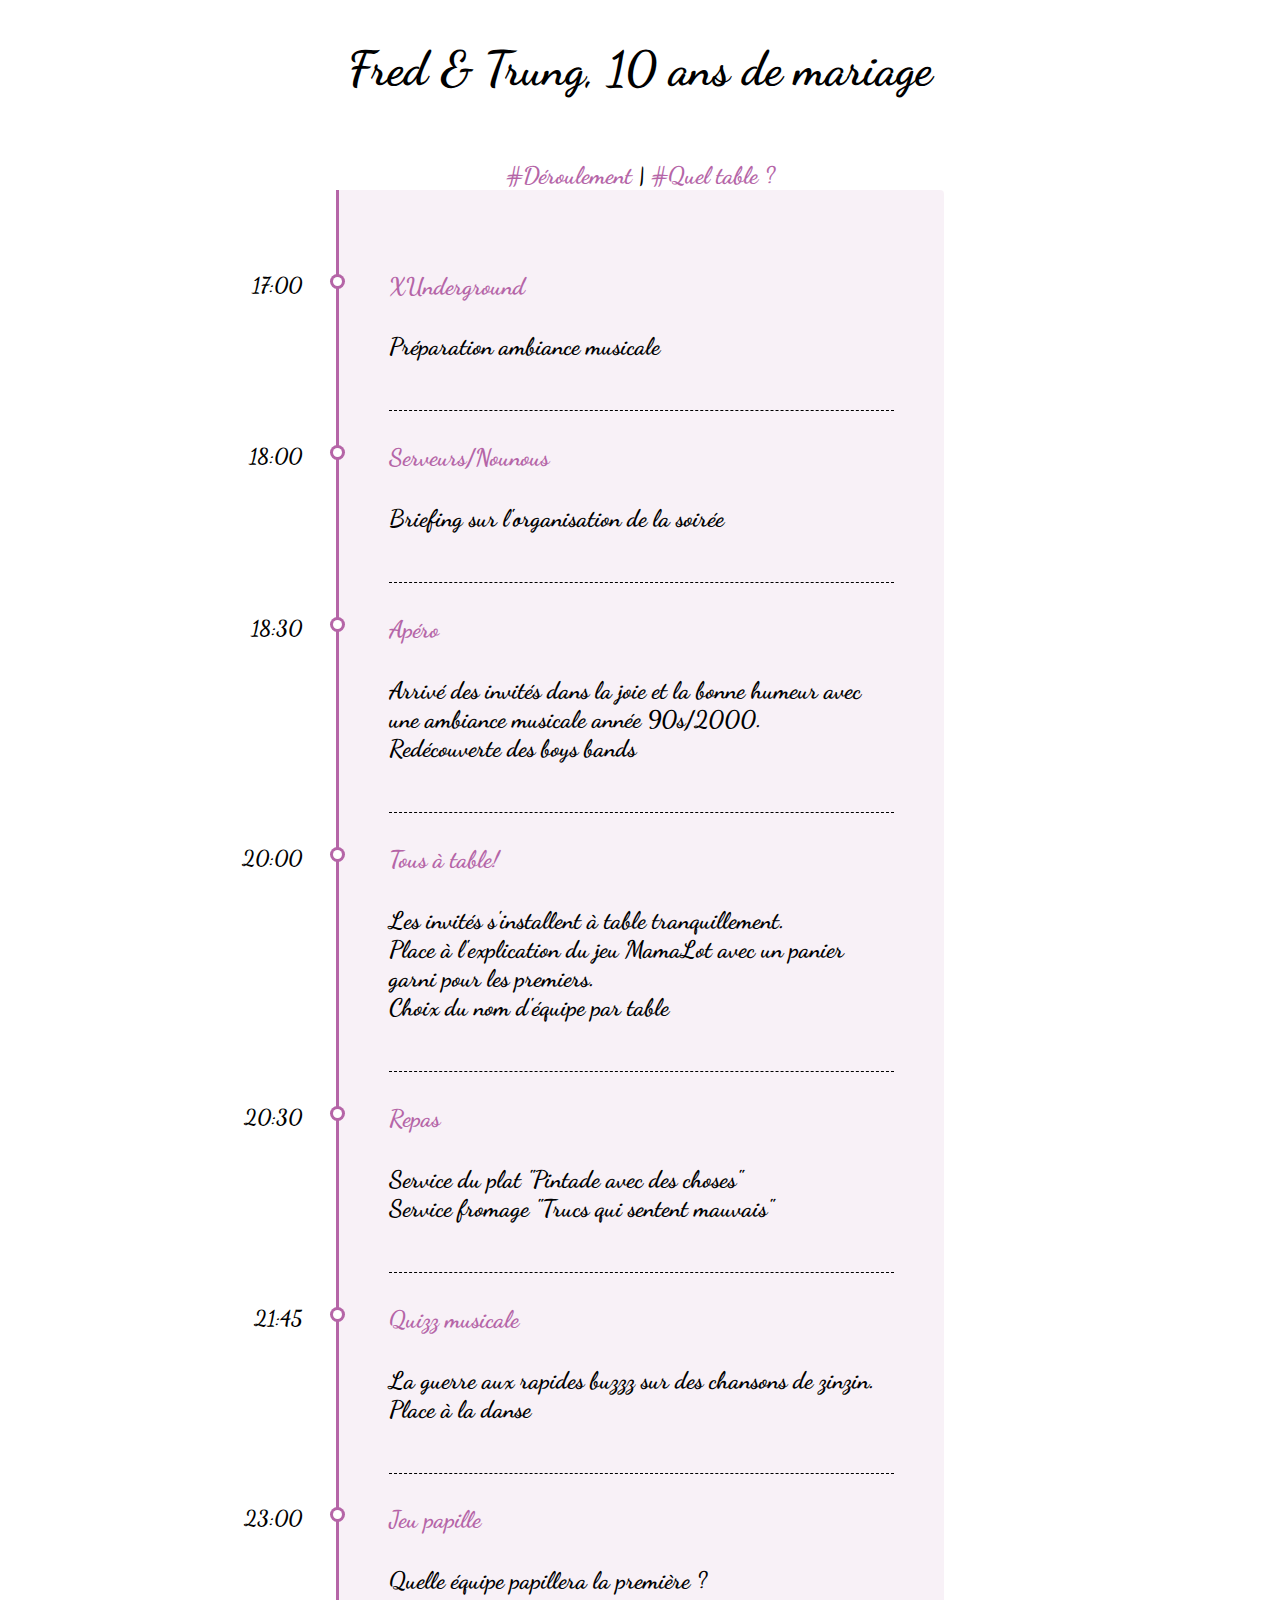
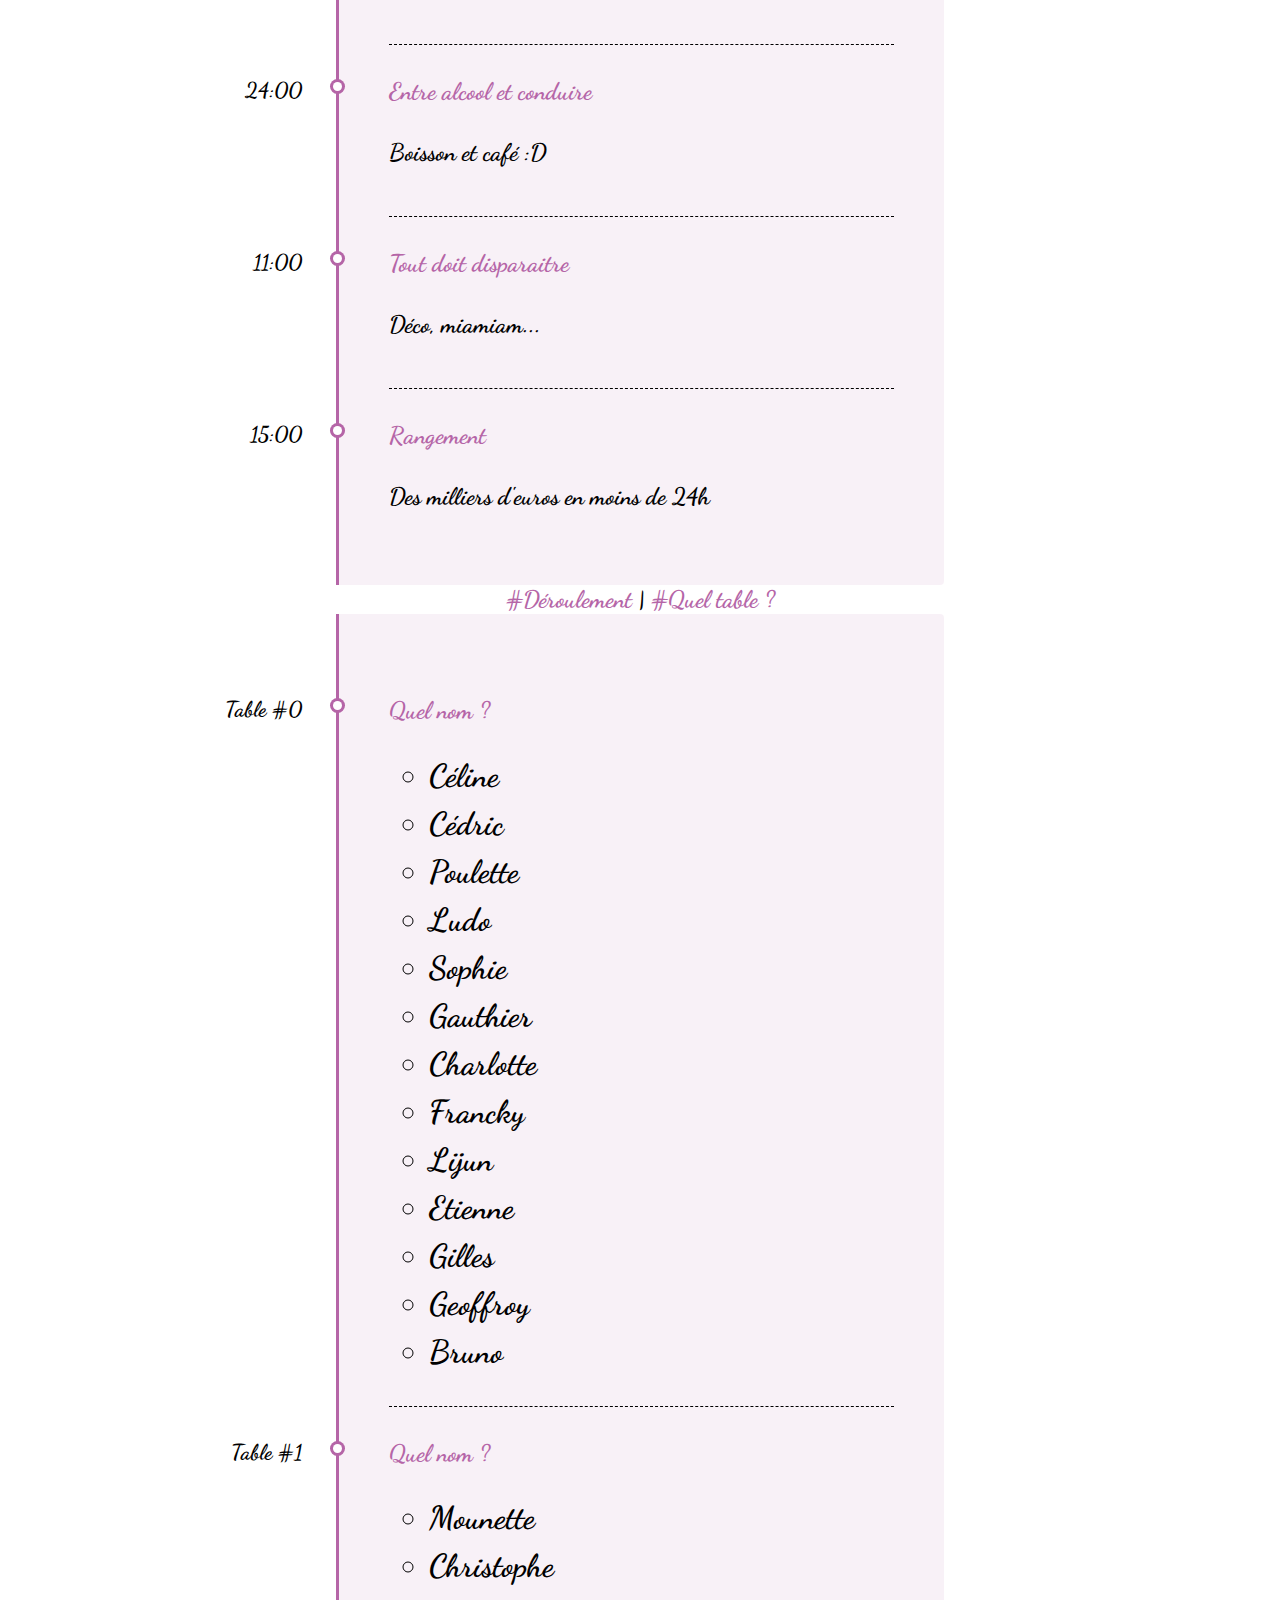
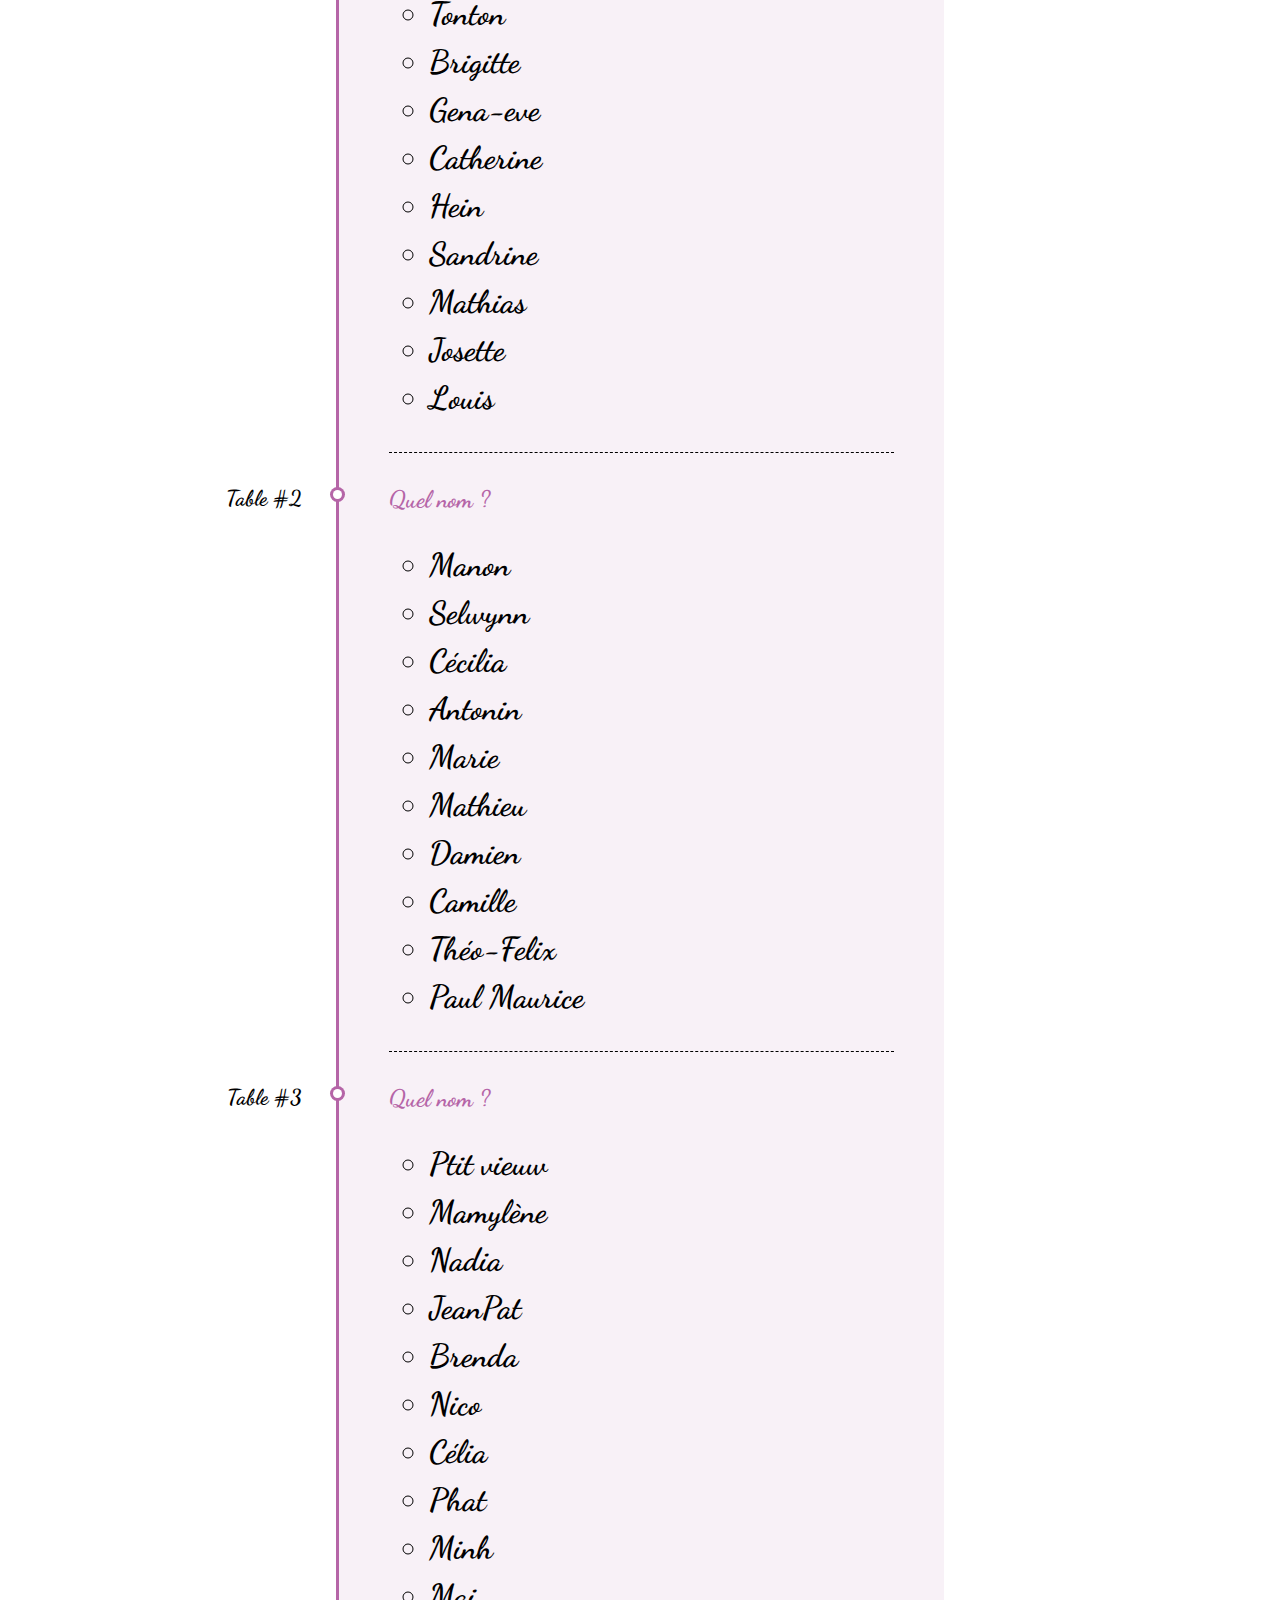
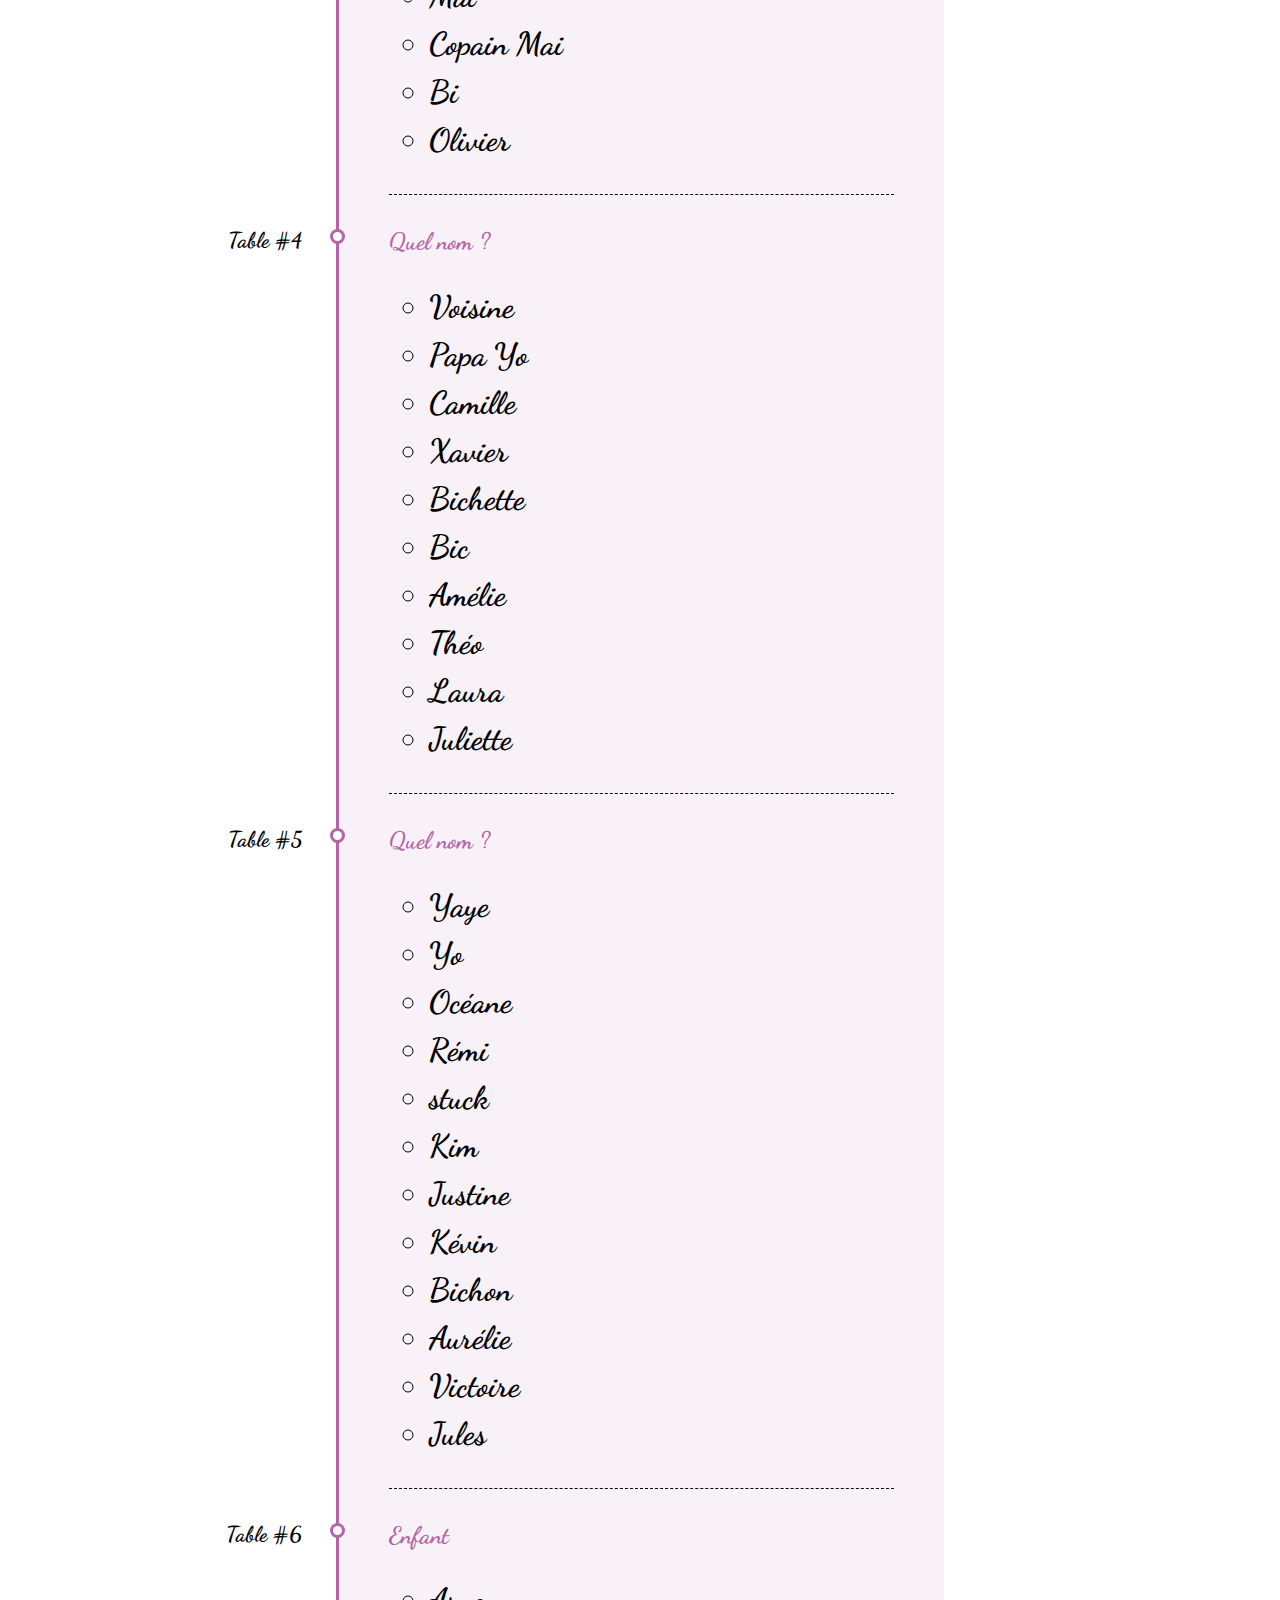
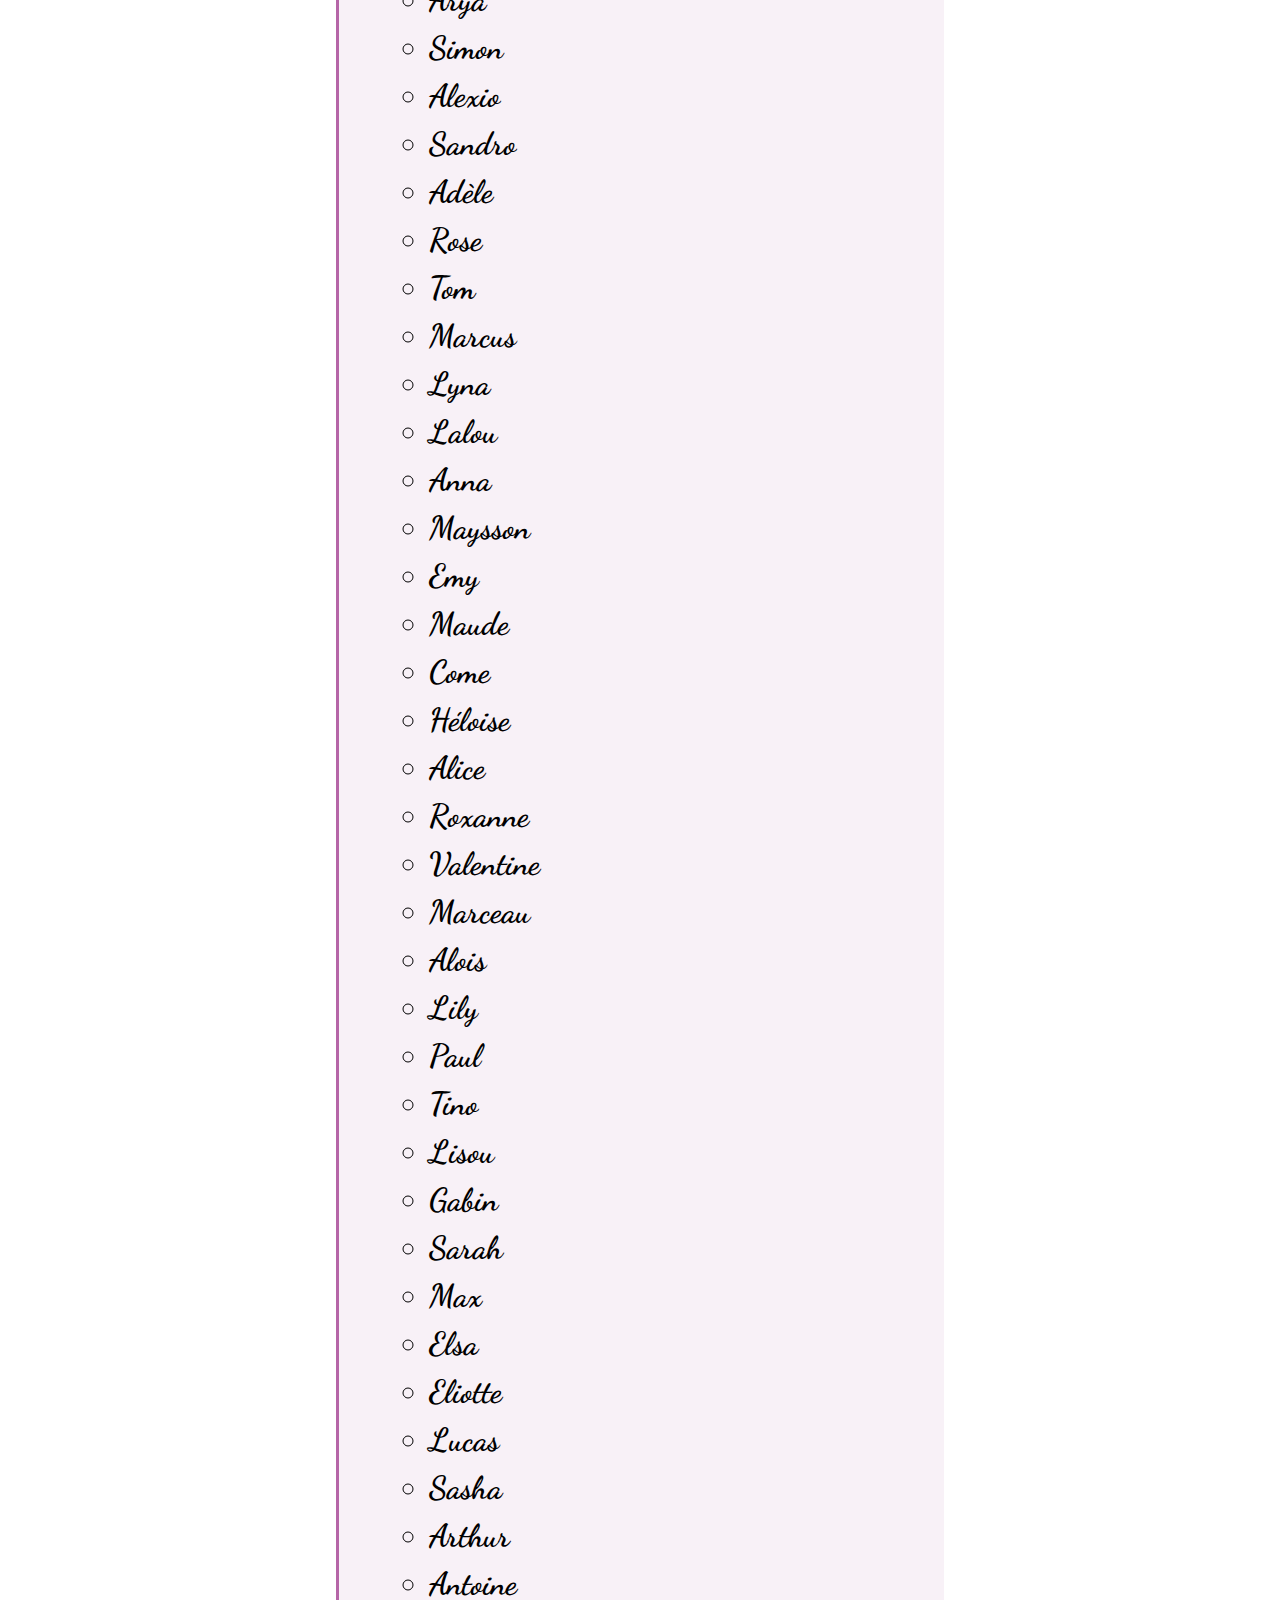
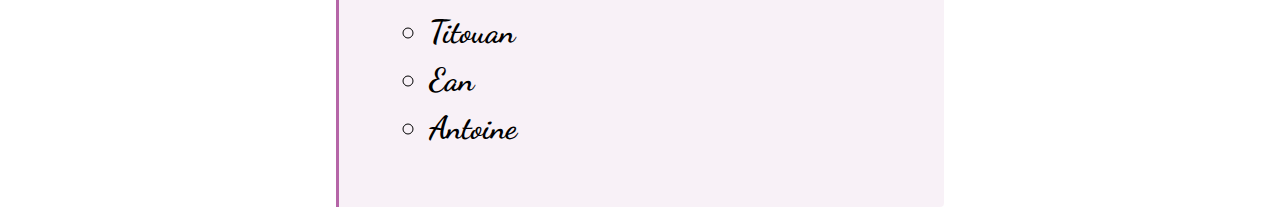
==== commit bceb5996: "update" ====
--- a/10ans/index.html
+++ b/10ans/index.html
@@ -14,10 +14,13 @@
 </head>
 
 <body class="antialiased">
-    
-    <div class="container py-5">
+
+    <h2 id="main-event"></h2>
+    <nav class="nav">
+        <a href="#timeline-event">#Déroulement</a> | <a href="#marktable-event">#Quel table ?</a>
+    </nav>
+    <section class="container py-5" id="timeline-event">
         <div class="row">
-            <h2 id="main-event"></h2>
             <div class="col-md-12">
                 <div>
                     <ul class="timeline-1 text-black" id="events">
@@ -25,10 +28,12 @@
                 </div>
             </div>
         </div>
-    </div>
+    </section>
+    <nav class="nav">
+        <a href="#timeline-event">#Déroulement</a> | <a href="#marktable-event">#Quel table ?</a>
+    </nav>
+    <section class="container py-5" id="marktable-event">
 
-    <div class="container py-5">
-    
         <div class="row">
             <div class="col-md-12">
                 <div>
@@ -37,7 +42,7 @@
                 </div>
             </div>
         </div>
-    </div>
+    </section>
 
     <script src="https://cdn.jsdelivr.net/npm/bootstrap@5.3.2/dist/js/bootstrap.bundle.min.js"
         integrity="sha384-C6RzsynM9kWDrMNeT87bh95OGNyZPhcTNXj1NW7RuBCsyN/o0jlpcV8Qyq46cDfL"
--- a/10ans/css/style.css
+++ b/10ans/css/style.css
@@ -137,5 +137,16 @@
 
 .guess-event {
     margin-bottom: 10px;
-    font-size: xx-large;
+    font-size: xx-large ;
+}
+
+.nav {
+    display: block;
+    text-align: center;
+}
+
+.nav a {
+    text-decoration: wavy;
+    color: #b565a7;
+    font-weight: bold;
 }